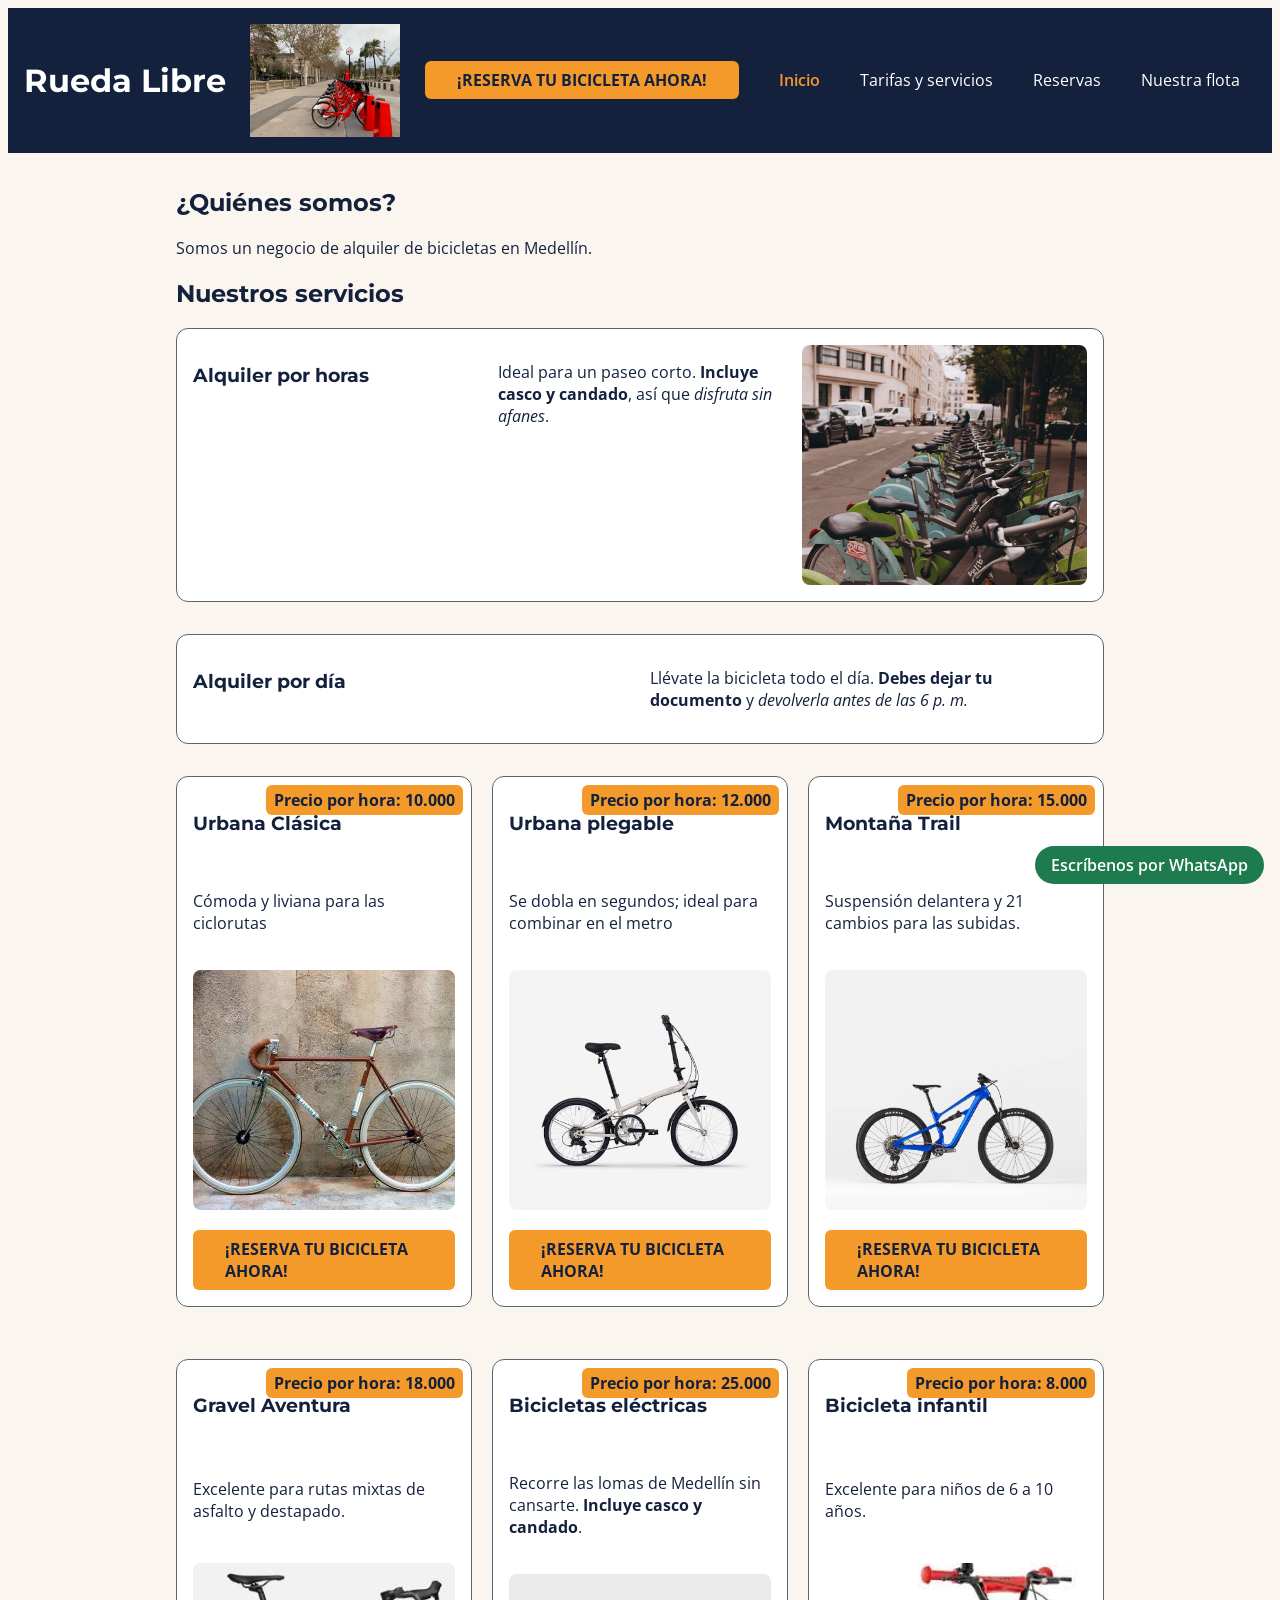
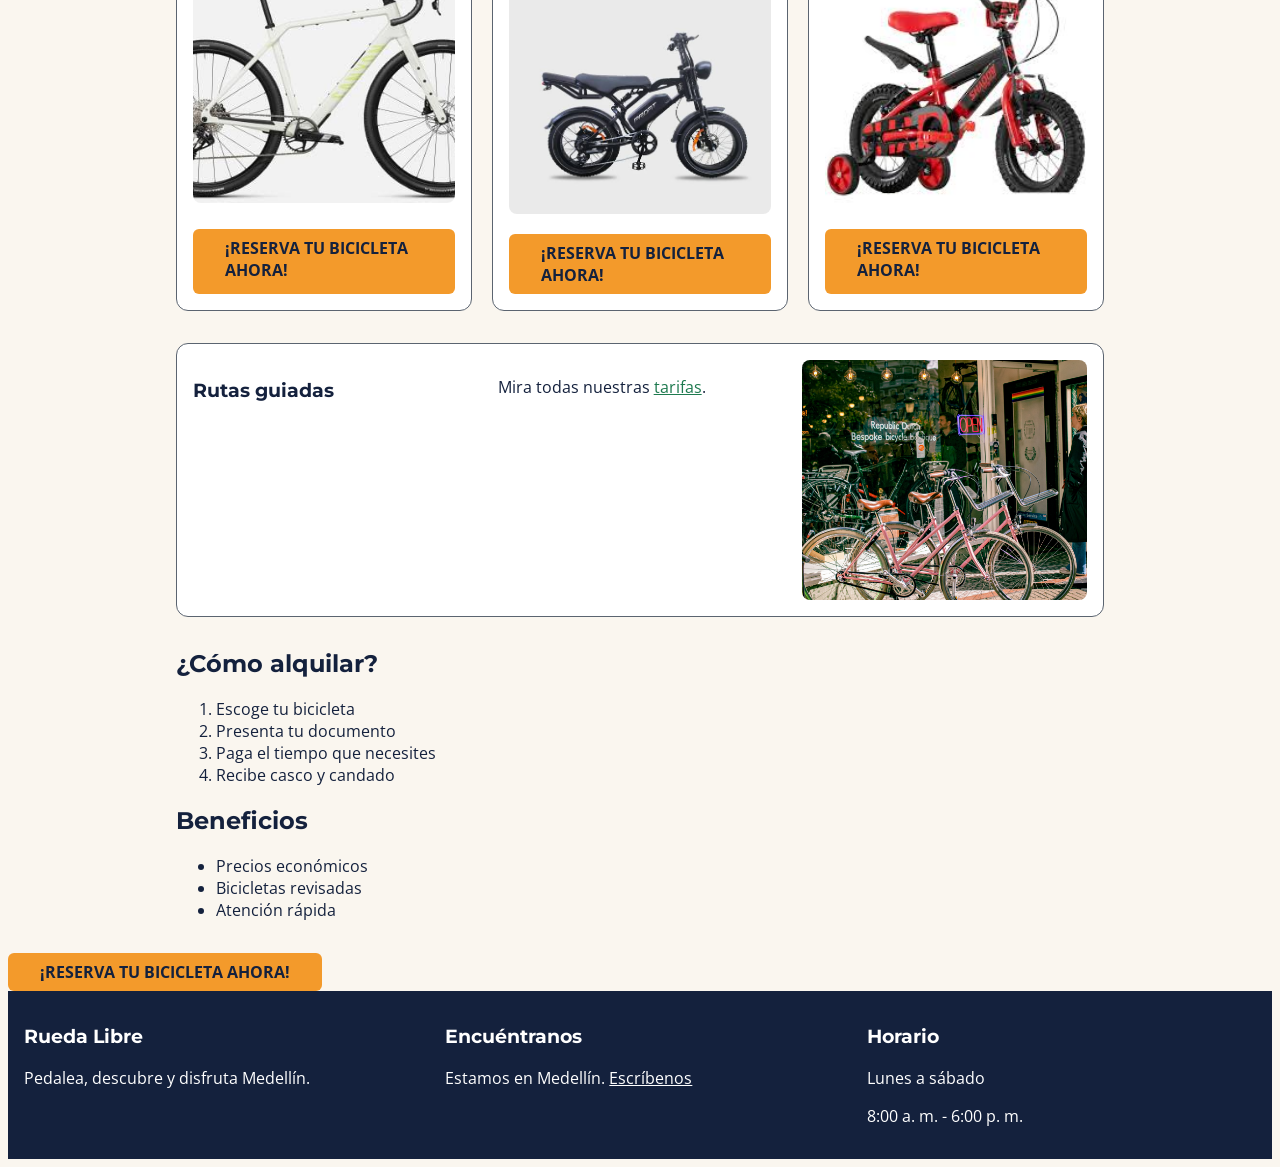
==== index.html @ b87b088e "terminar punto 2" ====
<!DOCTYPE html>
<html lang="es">
<head>
  <meta charset="UTF-8">
  <meta name="viewport" content="width=device-width, initial-scale=1.0">
  <meta name="description" content="Rueda Libre ofrece alquiler de bicicletas en Medellín para recorrer la ciudad de forma fácil y económica.">
  <title>Rueda Libre | Alquiler de bicicletas en Medellín</title>
  <link rel="preconnect" href="https://fonts.googleapis.com">
<link rel="preconnect" href="https://fonts.gstatic.com" crossorigin>
<link href="https://fonts.googleapis.com/css2?family=Montserrat:ital,wght@0,100..900;1,100..900&family=Open+Sans:ital,wght@0,300..800;1,300..800&display=swap" rel="stylesheet">
  <link rel="stylesheet" href="css/styles.css">
</head>
  <a href="https://wa.me/573000000000" class="whatsapp-flotante" target="_blank" rel="noopener noreferrer">Escríbenos por WhatsApp</a>
<body>
<header>
  <h1>Rueda Libre</h1>

  <img src="img/portada.png.jpg" alt="Logo de Rueda Libre">

  <a href="paginas/reservas.html" class="boton-reservar">
    <strong>¡RESERVA TU BICICLETA AHORA!</strong>
  </a>

  <nav>
    <ul id="menu">
      <li><a href="index.html" class="activo">Inicio</a></li>
      <li><a href="paginas/tarifas.html">Tarifas y servicios</a></li>
      <li><a href="paginas/reservas.html">Reservas</a></li>
      <li><a href="#flota">Nuestra flota</a></li>
    </ul>
  </nav>
</header>
<main>
  <section>

  <h2>¿Quiénes somos?</h2>
  <p>Somos un negocio de alquiler de bicicletas en Medellín. </p>
  </section>
  <section>
    <h2>Nuestros servicios</h2>

  <article class="tarjeta">
    <h3>Alquiler por horas</h3>
    <p>Ideal para un paseo corto. <strong>Incluye casco y candado</strong>, así que <em>disfruta sin afanes</em>.</p>
    <img src="img/bicicleta.png.jpg" alt="fila de bicicletas en la calle de la ciudad">
  </article>
</section>
  <article class="tarjeta">
    <h3>Alquiler por día</h3>
    <p>Llévate la bicicleta todo el día. <strong>Debes dejar tu documento</strong> y <em>devolverla antes de las 6 p. m.</em></p>
  </article>
<section id="flota" class="cuadricula">

  <article class="tarjeta">
    <span class="etiqueta-nuevo">Precio por hora: 10.000</span>
    <h3>Urbana Clásica</h3>
    <p>Cómoda y liviana para las ciclorutas</p>
    <img src="img/urbanaclasica.png" alt="Bicicleta urbana clasica excelente para ciclorutas">
    <a href="paginas/reservas.html" class="boton-reservar">
    <strong>¡RESERVA TU BICICLETA AHORA!</strong></a>
  </article>

    <article class="tarjeta">
         <span class="etiqueta-nuevo">Precio por hora: 12.000</span>
    <h3>Urbana plegable</h3>
    <p>Se dobla en segundos; ideal para combinar en el metro</p>
    <img src="img/plegable.png" alt="Bicicleta urbana plegable excelente para el metro">
    <a href="paginas/reservas.html" class="boton-reservar">
    <strong>¡RESERVA TU BICICLETA AHORA!</strong></a>
    </article>

  
    <article class="tarjeta">
      <span class="etiqueta-nuevo">Precio por hora: 15.000</span>
    <h3>Montaña Trail</h3>
    <p>Suspensión delantera y 21 cambios para las subidas.</p>
    <img src="img/montaña.png" alt="Bicicleta para montaña ideal para salir a la naturaleza">
    <a href="paginas/reservas.html" class="boton-reservar">
    <strong>¡RESERVA TU BICICLETA AHORA!</strong></a>
  </article>
  
  <article class="tarjeta">
      <span class="etiqueta-nuevo">Precio por hora: 18.000</span>
    <h3>Gravel Aventura</h3>
    <p>Excelente para rutas mixtas de asfalto y destapado.</p>
    <img src="img/gravel.png" alt="Bicicleta ideal para rutas mixtas de asfalto y destapada">
    <a href="paginas/reservas.html" class="boton-reservar">
    <strong>¡RESERVA TU BICICLETA AHORA!</strong></a>
  </article>
    

      <article class="tarjeta">
    <span class="etiqueta-nuevo">Precio por hora: 25.000</span>
    <h3>Bicicletas eléctricas</h3>
    <p>Recorre las lomas de Medellín sin cansarte. <strong>Incluye casco y candado</strong>.</p>
        <img src="img/electrica.png" alt="Bicicleta ideal para cualquier situacion ademas es electrica">
    <a href="paginas/reservas.html" class="boton-reservar">
    <strong>¡RESERVA TU BICICLETA AHORA!</strong></a>
  </article>

  <article class="tarjeta">
      <span class="etiqueta-nuevo">Precio por hora: 8.000</span>
    <h3>Bicicleta infantil</h3>
    <p>Excelente para niños de 6 a 10 años.</p>
    <img src="img/infantil.png" alt="Bicicleta apta para niños de 6 a 10 años">
    <a href="paginas/reservas.html" class="boton-reservar">
    <strong>¡RESERVA TU BICICLETA AHORA!</strong></a>
  </article>

</section>
  <article class="tarjeta">
    <h3>Rutas guiadas</h3>
    <p>Mira todas nuestras <a href="paginas/tarifas.html">tarifas</a>.</p>
    <img src="img/ruta.png.jpg" alt="lindas bicicletas rosas afuera de un local">
  </article>
<article>
  <h2>¿Cómo alquilar?</h2>
  <ol>
    <li>Escoge tu bicicleta</li>
    <li>Presenta tu documento</li>
    <li>Paga el tiempo que necesites</li>
    <li>Recibe casco y candado</li>
  </ol>
</article>
<article>
  <h2>Beneficios</h2>
  <ul>
    <li>Precios económicos</li>
    <li>Bicicletas revisadas</li>
    <li>Atención rápida</li>
  </ul>
</article>
</main>
<a href="paginas/reservas.html" class="boton-reservar"><strong>¡RESERVA TU BICICLETA AHORA!</strong></a>
<footer>
  <section>
    <h3>Rueda Libre</h3>
    <p>Pedalea, descubre y disfruta Medellín.</p>
  </section>

  <section>
    <h3 id="encuentranos">Encuéntranos</h3>
    <p>
      Estamos en Medellín.
      <a href="mailto:hola@ruedalibre.example">Escríbenos</a>
    </p>
  </section>

  <section>
    <h3>Horario</h3>
    <p>Lunes a sábado</p>
    <p>8:00 a. m. - 6:00 p. m.</p>
  </section>
</footer>
</body>
</html>
---- css/styles.css ----
/* ===== Todos los elementos incluyen relleno y borde en su ancho ===== */
*,
*::before,
*::after {
  box-sizing: border-box;
}
/* ===== Variables globales ===== */
:root {
  /* Colores de marca */
  --color-verde-ruta: #1E7A4F;
  --color-naranja-pedal: #F39A2B;
  --color-azul-noche: #14213D;
  --color-crema: #FAF6EF;
  --color-gris-asfalto: #5B6470;
  --color-blanco: #FFFFFF;

  /* Tipografías (con fuente de respaldo) */
  --fuente-titulos: "Montserrat", sans-serif;
  --fuente-textos: "Open Sans", sans-serif;

  /* Escala de espaciado */
  --espacio-pequeno: 0.5rem;
  --espacio-mediano: 1rem;
  --espacio-grande: 2rem;
}

/* ===== Herencia desde el body ===== */
body {
  font-family: var(--fuente-textos);
  font-weight: 400;
  color: var(--color-azul-noche);
  background-color: var(--color-crema);
}

/* ===== Títulos (selector agrupado) ===== */
h1, h2, h3, h4, h5, h6 {
  font-family: var(--fuente-titulos);
  font-weight: 700;
}
/* ===== Encabezado ===== */
header {
  display: flex;
  flex-wrap: wrap;
  justify-content: space-between;
  align-items: center;
  gap: var(--espacio-mediano);
  padding: var(--espacio-mediano);
  background-color: var(--color-azul-noche);
}

header h1 {
  color: var(--color-blanco);
  margin: 0;
}

header > .boton-reservar {
  margin: 0;
}
/* ===== Logo del encabezado ===== */
header > img {
  display: block;
  width: 150px;
  max-width: 100%;
  height: auto;
  margin: 0;
  border-radius: 0;
}

/* ===== Nombre del negocio ===== */
header > h1 {
  color: var(--color-blanco);
  margin: 0;
}
/* ===== Formulario: heredar la fuente ===== */
input, select, button, textarea {
  font-family: inherit;
}

/* ===== pie de página ===== */
 footer {
  background-color: var(--color-azul-noche);
  color: var(--color-blanco);
  padding: var(--espacio-mediano);
}

/* ===== Texto secundario ===== */
.texto-secundario {
  color: var(--color-gris-asfalto);
}

/* ===== Enlaces ===== */
a {
  color: var(--color-verde-ruta);
  text-decoration: underline;
}

/* Enlaces dentro del encabezado y pie (fondo oscuro) */
header a, footer a {
  color: var(--color-blanco);
}

/* ===== Botones ===== */
button {
  background-color: var(--color-verde-ruta);
  color: var(--color-blanco);
  border: none;
  padding: var(--espacio-pequeno) var(--espacio-mediano);
  cursor: pointer;
}

/* Botón secundario / destacados: naranja solo de fondo */
.boton-secundario {
  background-color: var(--color-naranja-pedal);
  color: var(--color-azul-noche);
}

/* ===== Foco visible para navegar con teclado ===== */
a:focus-visible, button:focus-visible, input:focus-visible, select:focus-visible, textarea:focus-visible {
  outline: 3px solid var(--color-azul-noche);
  outline-offset: 2px;
}
/* ===== Menú de navegación ===== */
#menu {
  list-style: none;
  padding: 0;
  margin: 0;
  display: flex;
  flex-wrap: wrap;
  align-items: center;
  gap: var(--espacio-pequeno);
}
#menu a {
  display: block;
  padding: var(--espacio-pequeno) var(--espacio-mediano);
  color: var(--color-blanco);
  text-decoration: none;
}

#menu a.activo {
  color: var(--color-naranja-pedal);
  font-weight: 600;
}

#menu a:hover,
#menu a:focus {
  background-color: var(--color-naranja-pedal);
  color: var(--color-azul-noche);
}


#menu a:focus-visible {
  outline-color: var(--color-blanco);
}

/* ===== Posición del botón de reserva ===== */
header > .boton-reservar {
  margin: var(--espacio-mediano) auto;
}

/* ===== Botón de llamada a la acción ===== */
.boton-reservar {
  display: inline-block;
  background-color: var(--color-naranja-pedal);
  color: var(--color-azul-noche);
  padding: var(--espacio-pequeno) var(--espacio-grande);
  border-radius: 6px;
  text-decoration: none;
}

.boton-reservar:hover {
  background-color: var(--color-verde-ruta);
  color: var(--color-blanco);
}

.boton-reservar:focus-visible {
  outline: 3px solid var(--color-blanco);
  outline-offset: 3px;
}
/* ===== Contenido principal centrado y con ancho máximo ===== */
main {
  max-width: 60rem;
  margin: 0 auto;
  padding: var(--espacio-mediano);
}


/* ===== Posición del botón de reserva ===== */
header > .boton-reservar {
  margin: 0;
}


/* ===== Tarjetas de servicios ===== */
.tarjeta {
  position: relative;
  background-color: var(--color-blanco);
  padding: var(--espacio-mediano);
  border: 1px solid var(--color-gris-asfalto);
  border-radius: 0.75rem;
  margin-bottom: var(--espacio-grande);
  display: grid;
  grid-template-columns: repeat(auto-fit, minmax(250px, 1fr));
  gap: 20px;
}
.tarjetas article {
  display: flex;
  flex-direction: column;
  height: 100%;
}
.tarjetas article a {
  margin-top: auto;
}
.tarjeta img {
  width: 100%;
  height: 15rem;
  object-fit: cover;
  display: flex;
  border-radius: 0.5rem;
}
/* ===== Tablas ===== */
table {
  width: 100%;
  border-collapse: collapse;
  margin-bottom: var(--espacio-grande);
  background-color: var(--color-blanco);
}

th,
td {
  padding: var(--espacio-mediano);
  border: 1px solid var(--color-gris-asfalto);
  text-align: left;
}

th {
  background-color: var(--color-verde-ruta);
  color: var(--color-blanco);
}
/* ===== Formulario ===== */
form {
  max-width: 40rem;
}

label {
  display: block;
  margin-top: var(--espacio-mediano);
  margin-bottom: var(--espacio-pequeno);
  font-weight: 600;
}

input:not([type="checkbox"]):not([type="radio"]),
select,
textarea {
  display: block;
  width: 100%;
  padding: var(--espacio-pequeno) var(--espacio-mediano);
  border: 1px solid var(--color-gris-asfalto);
  border-radius: 0.375rem;
}

form button {
  margin-top: var(--espacio-grande);
  padding: var(--espacio-mediano) var(--espacio-grande);
  border-radius: 0.375rem;
  font-size: 1rem;
}
/* ===== Menú en fila ===== */
#menu {
  list-style: none;
  padding: 0;
  margin: 0;
  display: flex;
  align-items: center;
  gap: var(--espacio-pequeno);
}

#menu li {
  display: block;
}

#menu a {
  display: block;
  padding: var(--espacio-pequeno) var(--espacio-mediano);
}
/* ===== Etiqueta "Nuevo" ===== */
.etiqueta-nuevo {
  position: absolute;
  top: var(--espacio-pequeno);
  right: var(--espacio-pequeno);
  background-color: var(--color-naranja-pedal);
  color: var(--color-azul-noche);
  padding: 0.25rem var(--espacio-pequeno);
  border-radius: 0.375rem;
  font-weight: 700;
}
/* ===== Enlace flotante de WhatsApp ===== */
.whatsapp-flotante {
  position: fixed;
  right: var(--espacio-mediano);
  bottom: var(--espacio-mediano);
  z-index: 100;
  background-color: var(--color-verde-ruta);
  color: var(--color-blanco);
  padding: var(--espacio-pequeno) var(--espacio-mediano);
  border-radius: 2rem;
  text-decoration: none;
  font-weight: 600;
}

.whatsapp-flotante:hover {
  background-color: var(--color-azul-noche);
}
/* ===== Espacio para que WhatsApp no tape el final ===== */
footer {
  padding-bottom: 5rem;
}
/* ===== Pie de página ===== */
footer {
  display: flex;
  justify-content: space-between;
  align-items: flex-start;
  gap: var(--espacio-grande);
  padding: var(--espacio-mediano);
}

footer section {
  flex: 1;
}

.cuadricula {
  display: grid;
  grid-template-columns: 1fr 1fr 1fr;
  gap: 20px;
}
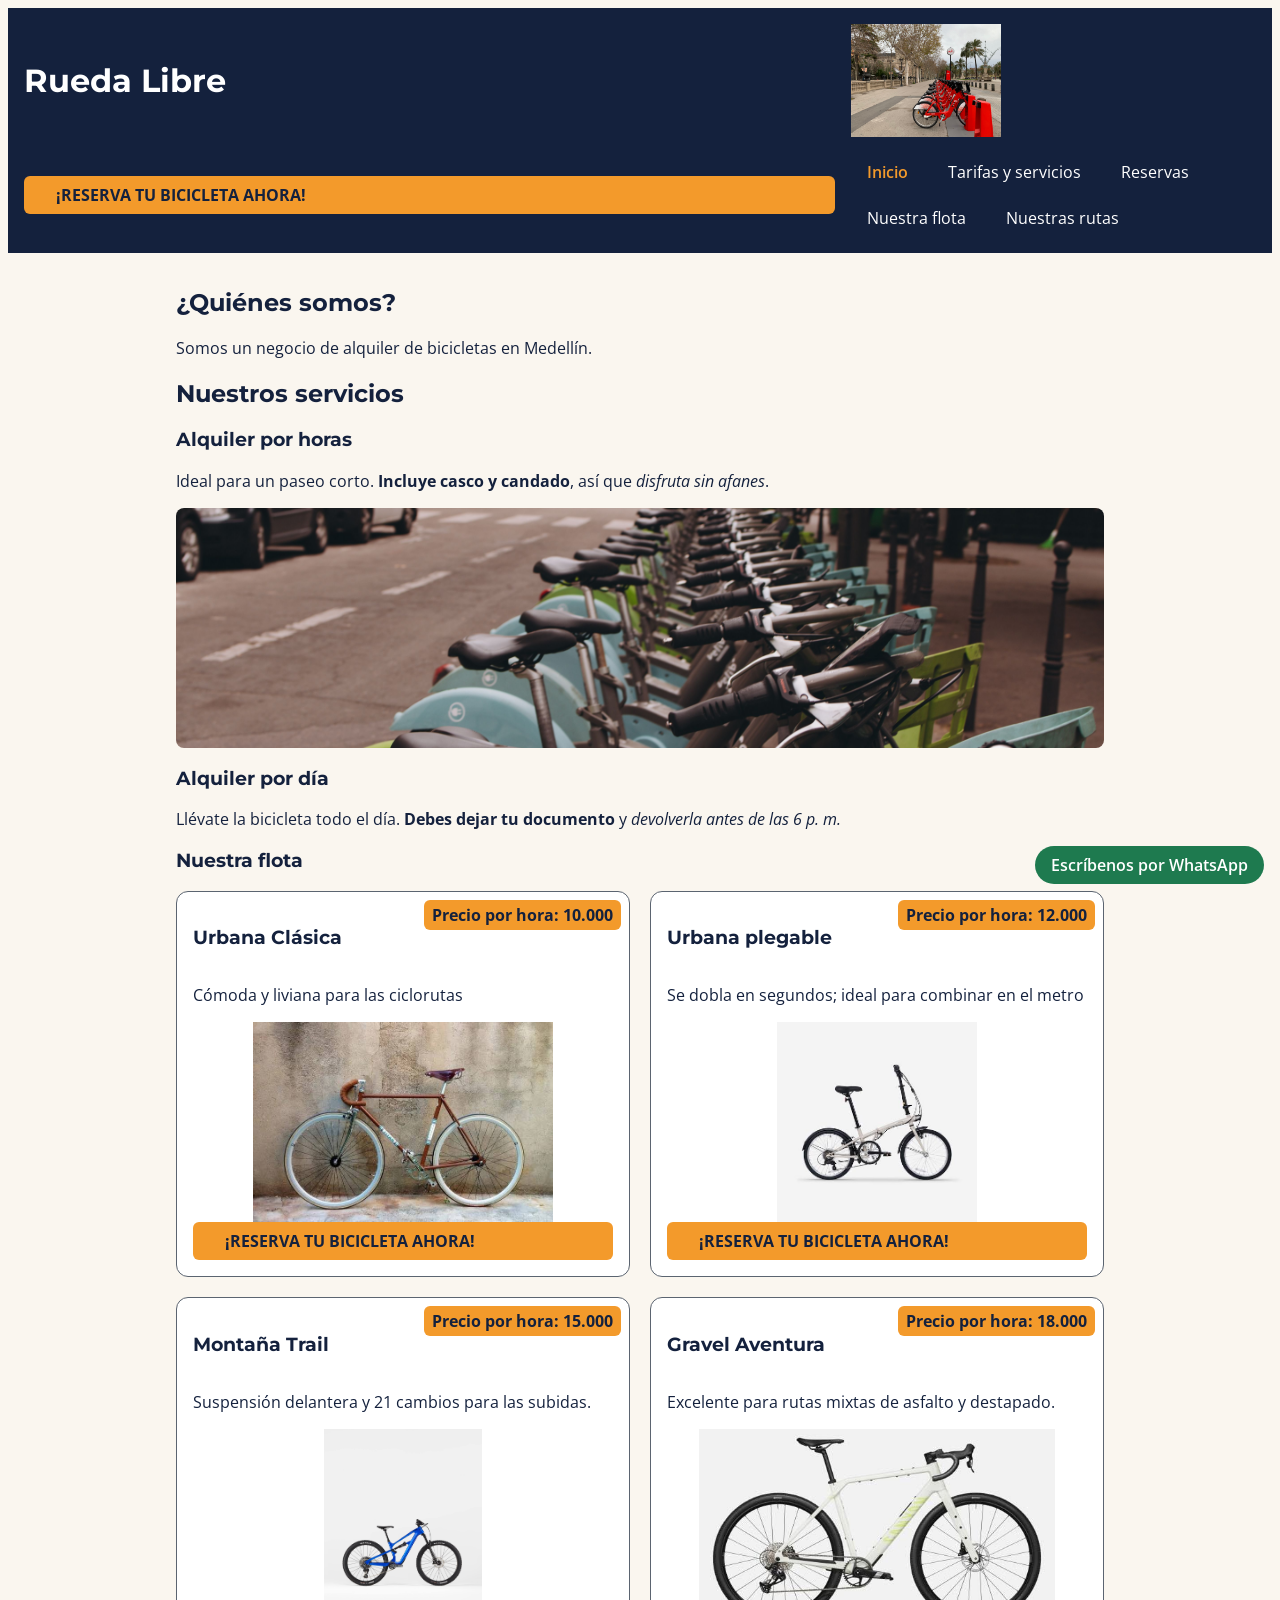
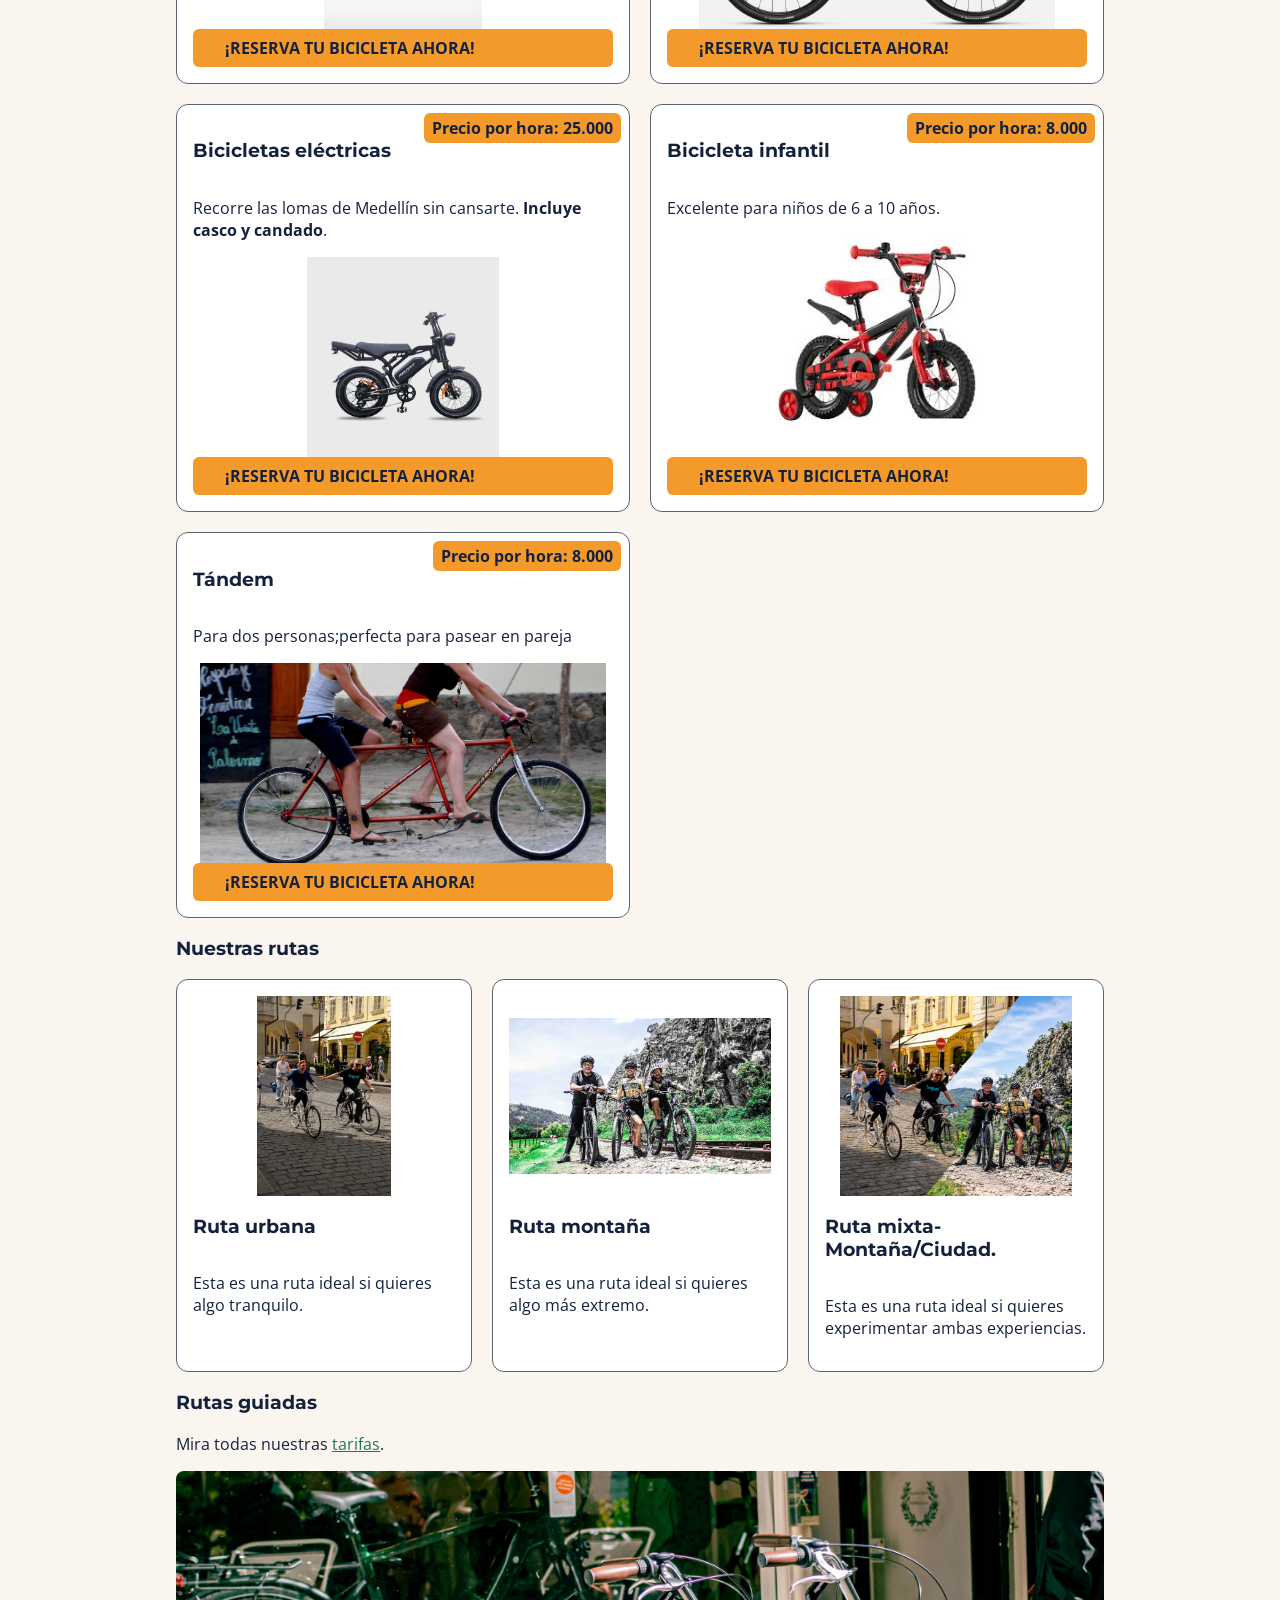
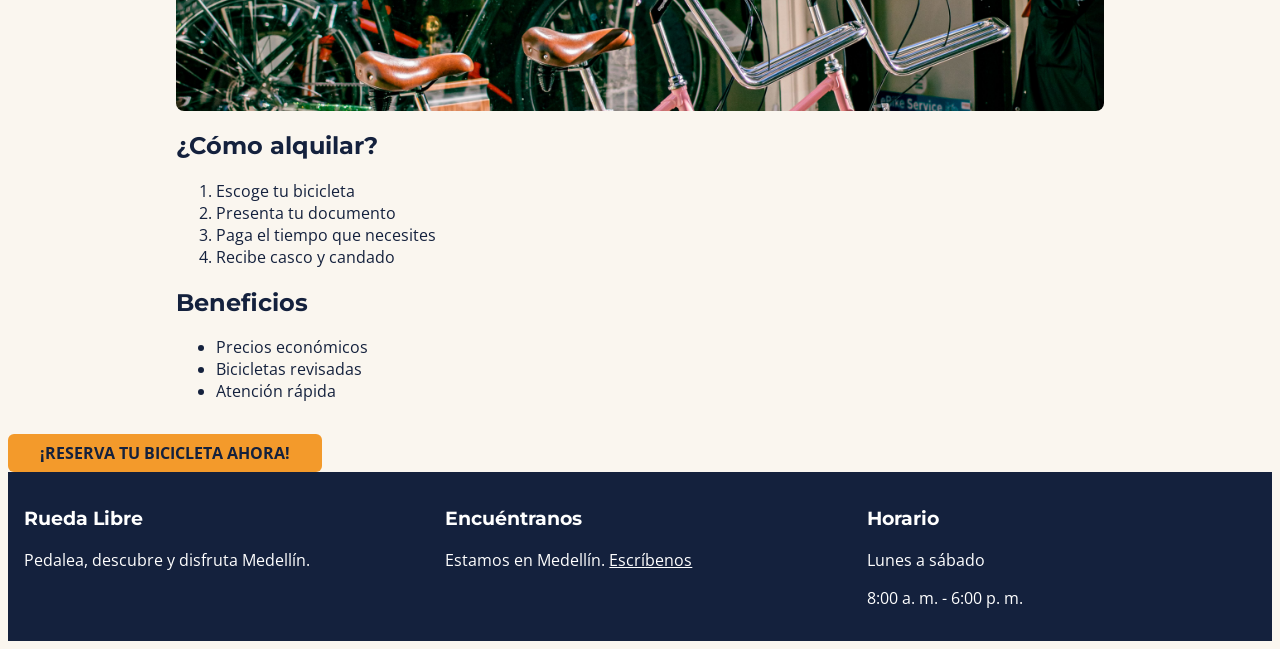
==== commit 326a2cf0: "feat:visualizacion en dispositivos mobiles" ====
--- a/index.html
+++ b/index.html
@@ -27,6 +27,7 @@
       <li><a href="paginas/tarifas.html">Tarifas y servicios</a></li>
       <li><a href="paginas/reservas.html">Reservas</a></li>
       <li><a href="#flota">Nuestra flota</a></li>
+      <li><a href="#rutas">Nuestras rutas</a></li>
     </ul>
   </nav>
 </header>
@@ -49,6 +50,7 @@
     <h3>Alquiler por día</h3>
     <p>Llévate la bicicleta todo el día. <strong>Debes dejar tu documento</strong> y <em>devolverla antes de las 6 p. m.</em></p>
   </article>
+  <h3>Nuestra flota</h3>
 <section id="flota" class="cuadricula">
 
   <article class="tarjeta">
@@ -106,6 +108,36 @@
     <a href="paginas/reservas.html" class="boton-reservar">
     <strong>¡RESERVA TU BICICLETA AHORA!</strong></a>
   </article>
+  <article class="tarjeta">
+      <span class="etiqueta-nuevo">Precio por hora: 8.000</span>
+    <h3>Tándem</h3>
+    <p>Para dos personas;perfecta para pasear en pareja</p>
+    <img src="img/doble.png" alt="Bicicleta doble excelente para dar un paseo con un amigo">
+    <a href="paginas/reservas.html" class="boton-reservar">
+    <strong>¡RESERVA TU BICICLETA AHORA!</strong></a>
+  </article>
+</section>
+
+<h3>Nuestras rutas</h3>
+<section id="rutas" class="cuadricula">
+  
+<article class="tarjeta">
+  <img src="img/ruta1.png" alt="ruta de bicicleta de un nivel facil que incluye solo la ciudad">
+  <h3>Ruta urbana</h3>
+  <p>Esta es una ruta ideal si quieres algo tranquilo.</p>
+</article>
+
+  <article class="tarjeta">
+  <img src="img/ruta2.png" alt="ruta de bicicleta de un nivel dificil que incluye solo la montaña">
+  <h3>Ruta montaña</h3>
+  <p>Esta es una ruta ideal si quieres algo más extremo.</p>
+</article>
+
+  <article class="tarjeta">
+  <img src="img/ruta3.png" alt="ruta de bicicleta de un nivel intermedio que incluye la montaña y la ciudad">
+  <h3>Ruta mixta-Montaña/Ciudad.</h3>
+  <p>Esta es una ruta ideal si quieres experimentar ambas experiencias.</p>
+</article>
 
 </section>
   <article class="tarjeta">
--- a/css/styles.css
+++ b/css/styles.css
@@ -39,7 +39,8 @@
 }
 /* ===== Encabezado ===== */
 header {
-  display: flex;
+  display: grid;
+  grid-template-columns: 2fr 1fr;
   flex-wrap: wrap;
   justify-content: space-between;
   align-items: center;
@@ -191,23 +192,91 @@
 
 
 /* ===== Tarjetas de servicios ===== */
-.tarjeta {
+
+/* Contenedor de todas las bicicletas */
+#flota.cuadricula {
+  display: grid;
+  grid-template-columns: 1fr;
+  gap: 20px;
+  align-items: stretch;
+}
+/* reglas para la tablet*/
+@media (min-width:768px){
+  #flota.cuadricula{
+  display: grid;
+  grid-template-columns: 1fr 1fr;
+  gap: 20px;
+  }
+}
+@media (min-width:768px) {
+  #rutas.cuadricula{
+    display: grid;
+    grid-template-columns: 1fr 1fr;
+    gap: 20px;
+  }
+}
+/* Cada tarjeta de bicicleta */
+#flota .tarjeta {
   position: relative;
+  box-sizing: border-box;
   background-color: var(--color-blanco);
   padding: var(--espacio-mediano);
   border: 1px solid var(--color-gris-asfalto);
   border-radius: 0.75rem;
-  margin-bottom: var(--espacio-grande);
-  display: grid;
-  grid-template-columns: repeat(auto-fit, minmax(250px, 1fr));
-  gap: 20px;
-}
-.tarjetas article {
+  margin-bottom: 0;
+
   display: flex;
   flex-direction: column;
   height: 100%;
-}
-.tarjetas article a {
+  min-width: 0;
+}
+
+/* Imagen de cada bicicleta */
+#flota .tarjeta img {
+  display: block;
+  width: 100%;
+  height: 200px;
+  object-fit: contain;
+}
+
+/* Botón al fondo de la tarjeta */
+#flota .tarjeta a {
+  margin-top: auto;
+}
+/*contenedor rutas*/
+#rutas.cuadricula {
+  display: grid;
+  grid-template-columns: 1fr;
+  gap: 20px;
+  align-items: stretch;
+}
+
+/* Cada tarjeta de bicicleta */
+#rutas .tarjeta {
+  position: relative;
+  box-sizing: border-box;
+  background-color: var(--color-blanco);
+  padding: var(--espacio-mediano);
+  border: 1px solid var(--color-gris-asfalto);
+  border-radius: 0.75rem;
+  margin-bottom: 0;
+
+  display: flex;
+  flex-direction: column;
+  height: 100%;
+  min-width: 0;
+}
+
+/* Imagen de cada bicicleta */
+#rutas .tarjeta img {
+  display: block;
+  width: 100%;
+  height: 200px;
+  object-fit: contain;
+}
+
+/* Botón al fondo de la tarjeta */
+#rutas .tarjeta a {
   margin-top: auto;
 }
 .tarjeta img {
@@ -329,6 +398,76 @@
 
 .cuadricula {
   display: grid;
-  grid-template-columns: 1fr 1fr 1fr;
+  grid-template-columns: 1fr;
   gap: 20px;
+}
+#contenedor-todo {
+  display: grid;
+  grid-template-columns: minmax(0, 2fr) minmax(0, 1fr);
+  gap: 20px;
+  width: 100%;
+  box-sizing: border-box;
+}
+.juntar {
+display: flex;
+gap: 20px;
+}
+.nombrecel {
+display: flex;
+flex-direction: column;
+flex: 1;
+min-width: 0;
+}
+@media (min-width: 768px) {
+  #rutas.cuadricula {
+    grid-template-columns: 1fr 1fr;
+  }
+}
+
+@media (min-width: 1200px) {
+    #rutas.cuadricula {
+        grid-template-columns: repeat(3, 1fr);
+    }
+}
+/* Encabezado en móviles */
+@media (max-width: 767px) {
+    header {
+        display: flex;
+        flex-direction: column;
+        align-items: center;
+        text-align: center;
+    }
+
+    header h1 {
+        order: -1;
+    }
+
+    #menu {
+        justify-content: center;
+        flex-wrap: wrap;
+    }
+}
+/* Encabezado en tablet y escritorio */
+@media (min-width: 768px) {
+    header {
+        display: grid;
+        grid-template-columns: 2fr 1fr;
+    }
+}
+/*ninguna imagen supera su contenedor*/
+img {
+  max-width: 100%;
+}
+@media (max-width: 767px) {
+    table {
+        width: 100%;
+        table-layout: fixed;
+        border-collapse: collapse;
+    }
+
+    th, td {
+        padding: 5px;
+        font-size: 12px;
+        overflow-wrap: break-word;
+    }
 }
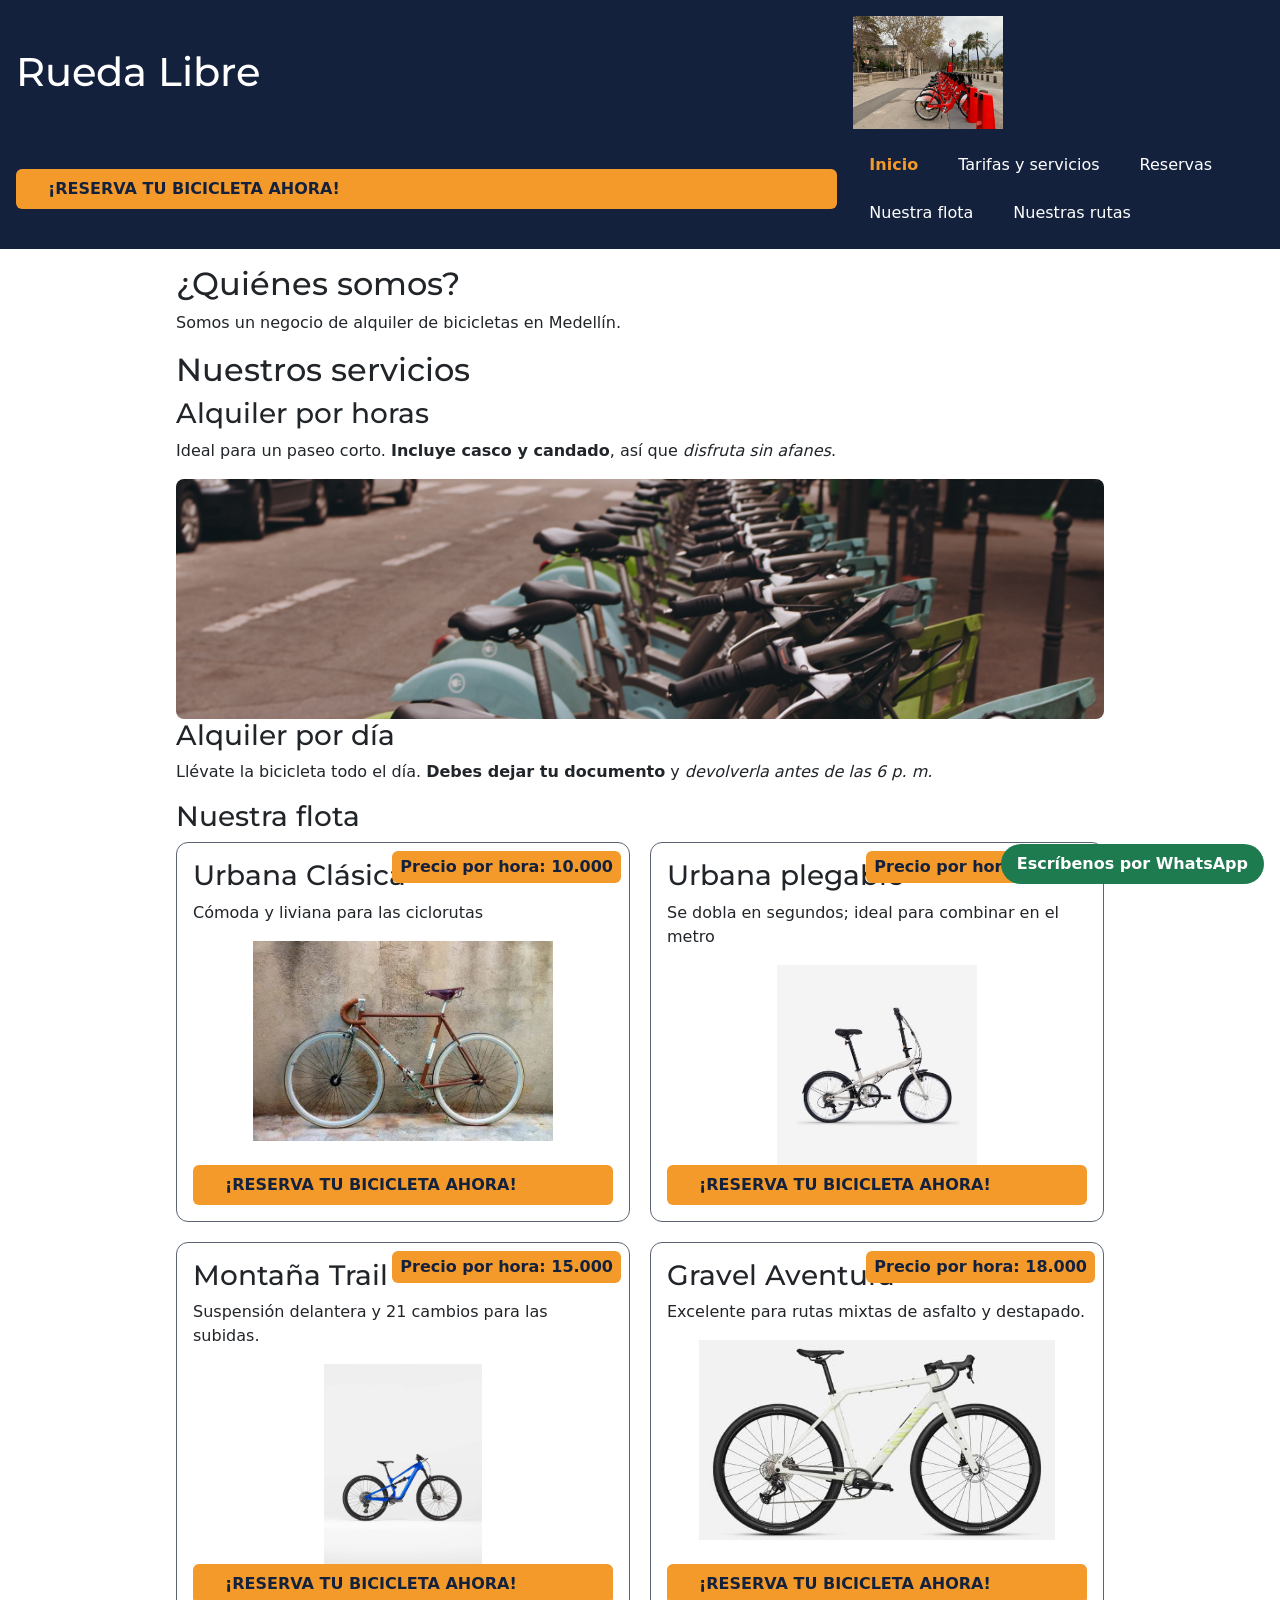
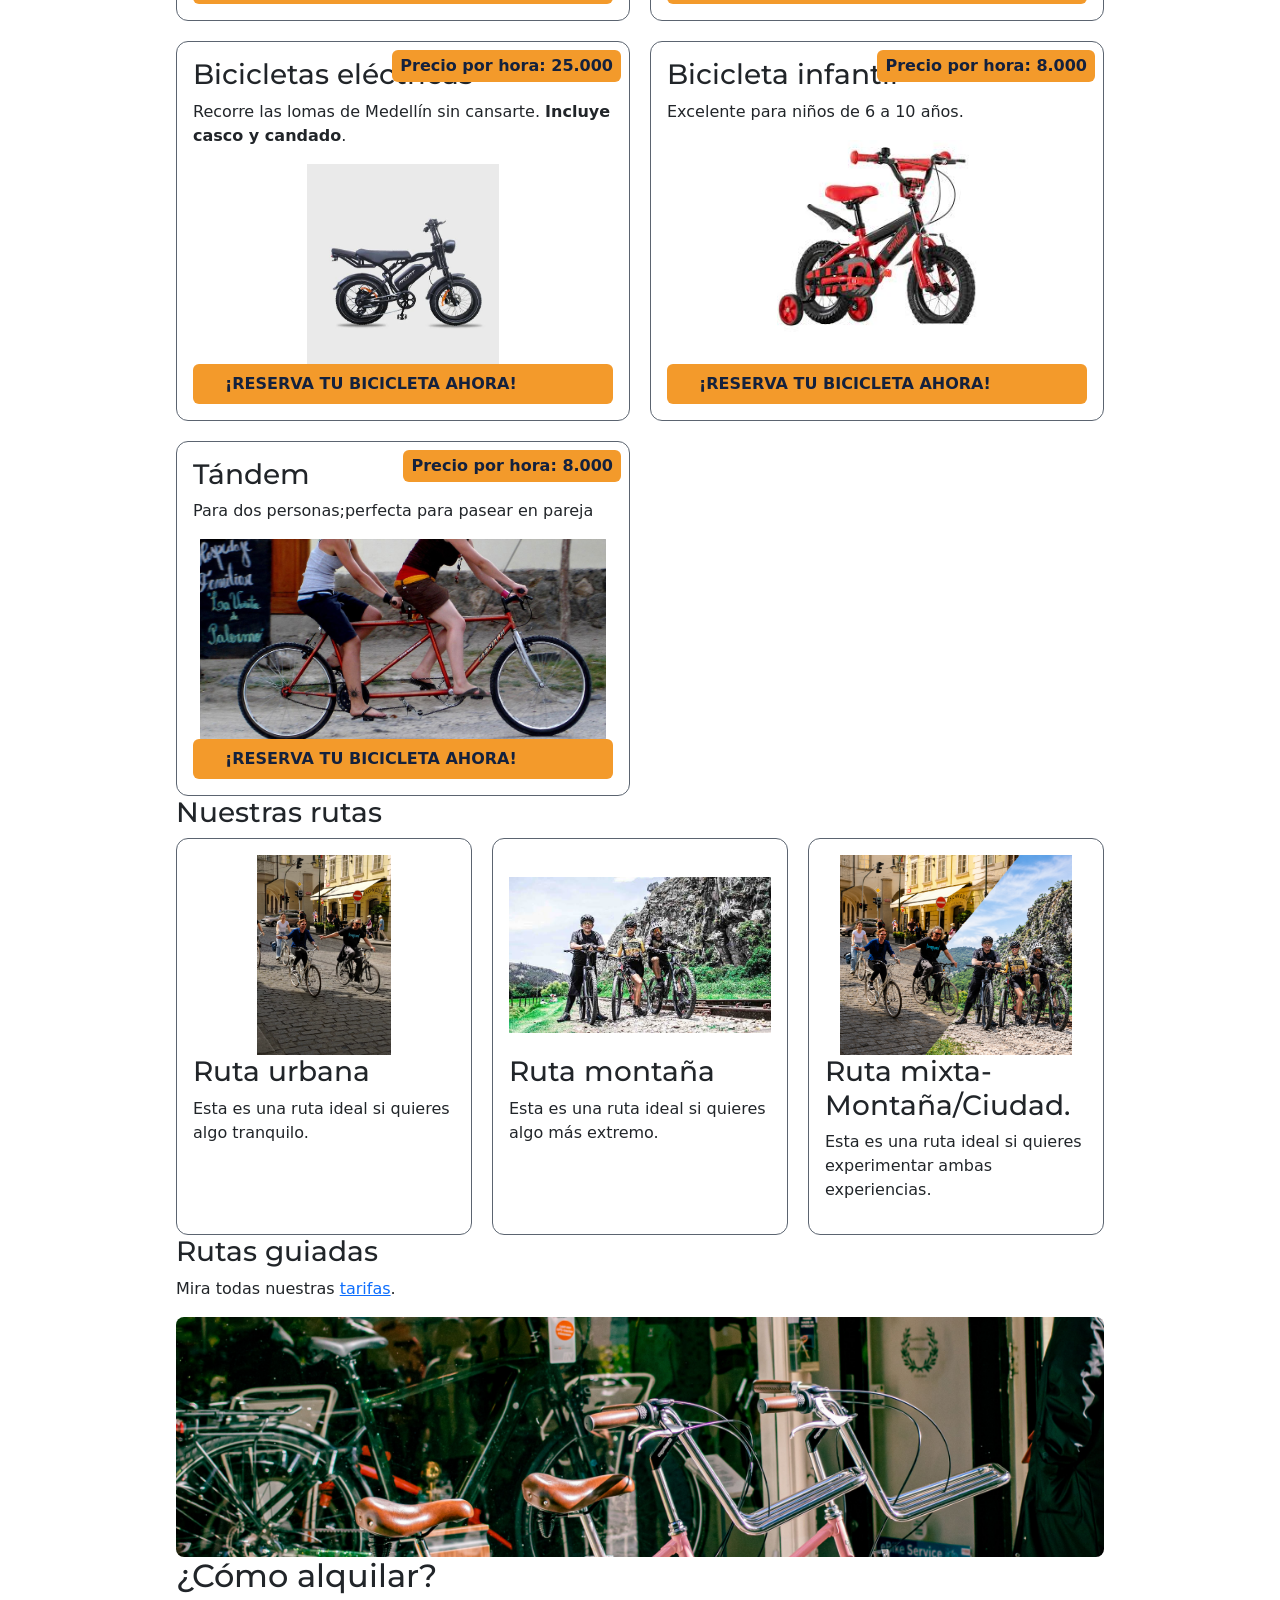
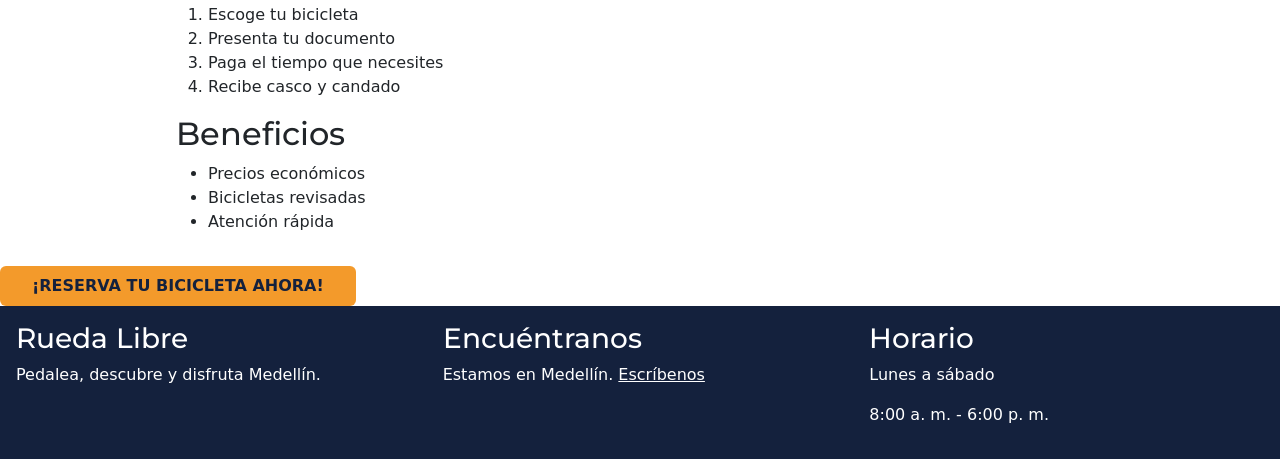
==== commit d1a4a32d: "feat: agrega funciones de boostrap" ====
--- a/index.html
+++ b/index.html
@@ -9,6 +9,9 @@
 <link rel="preconnect" href="https://fonts.gstatic.com" crossorigin>
 <link href="https://fonts.googleapis.com/css2?family=Montserrat:ital,wght@0,100..900;1,100..900&family=Open+Sans:ital,wght@0,300..800;1,300..800&display=swap" rel="stylesheet">
   <link rel="stylesheet" href="css/styles.css">
+  <link
+    href="https://cdn.jsdelivr.net/npm/bootstrap@5.3.8/dist/css/bootstrap.min.css"
+    rel="stylesheet">
 </head>
   <a href="https://wa.me/573000000000" class="whatsapp-flotante" target="_blank" rel="noopener noreferrer">Escríbenos por WhatsApp</a>
 <body>
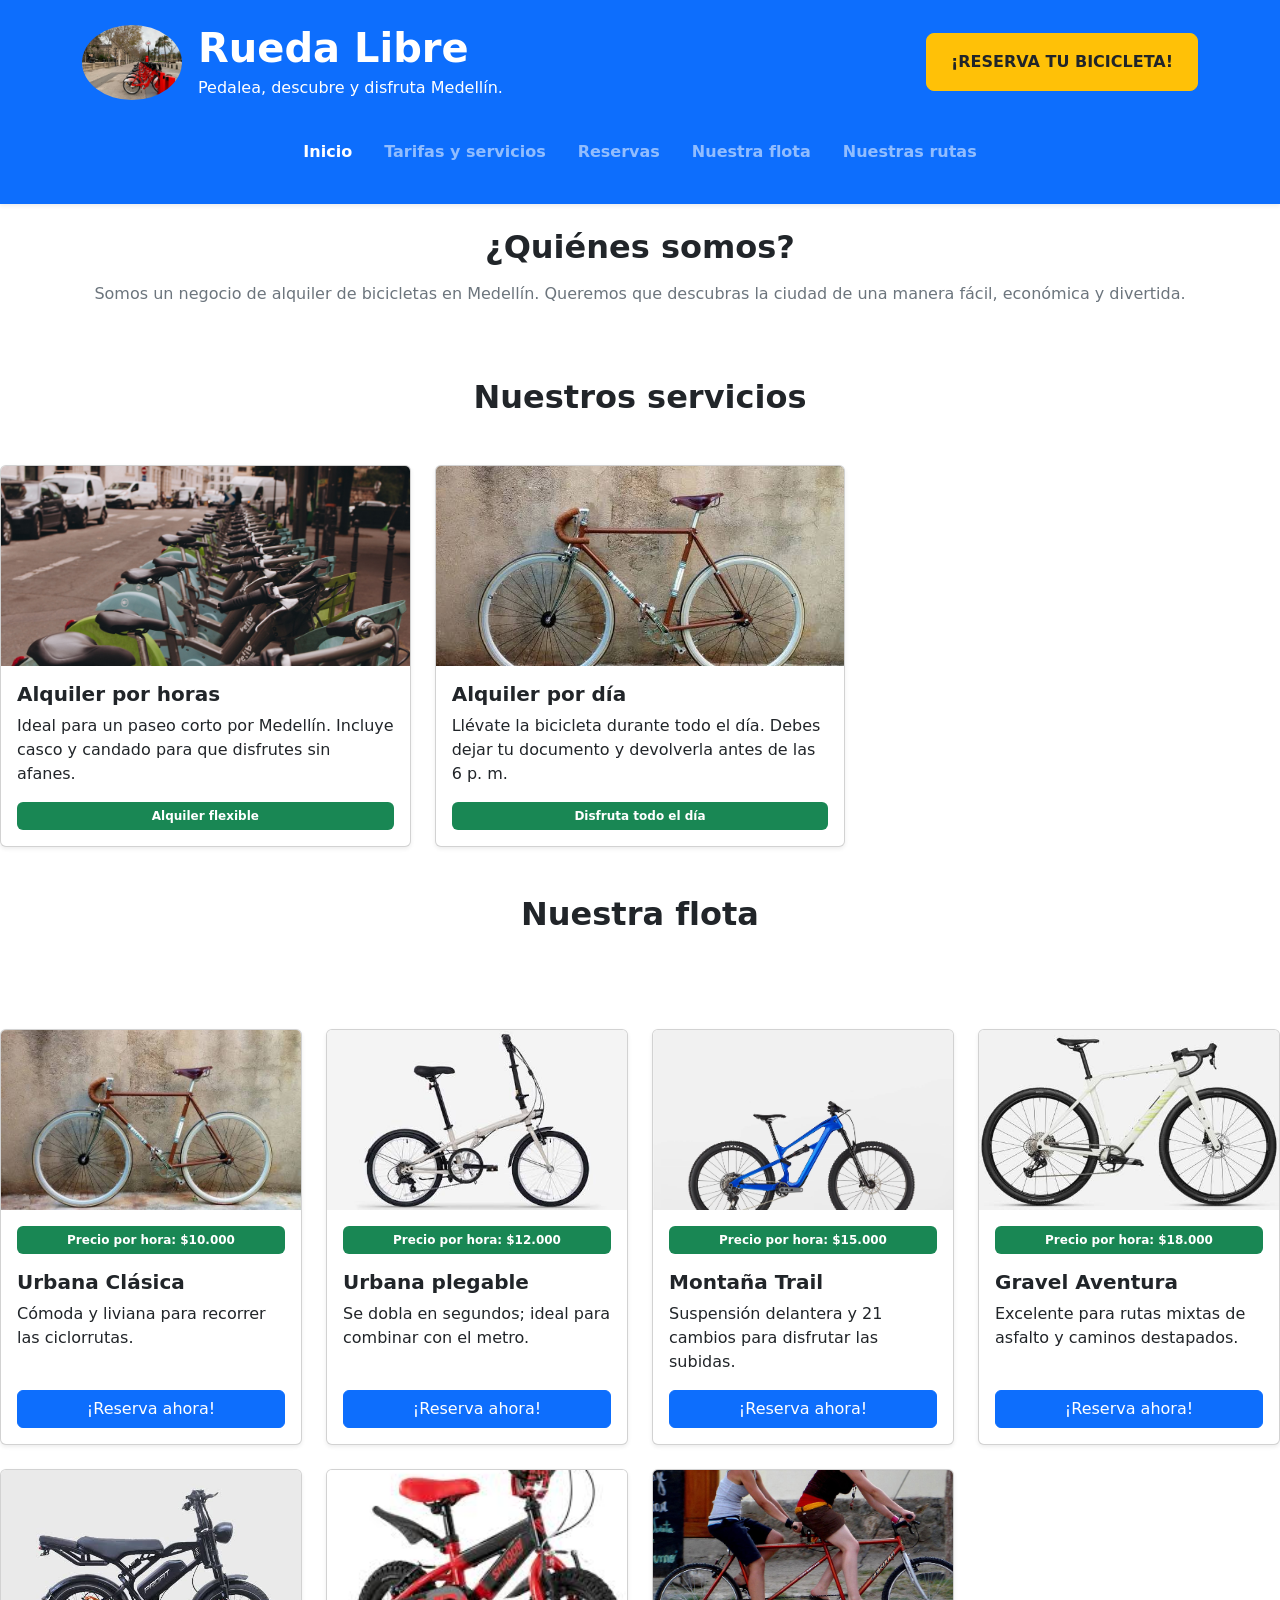
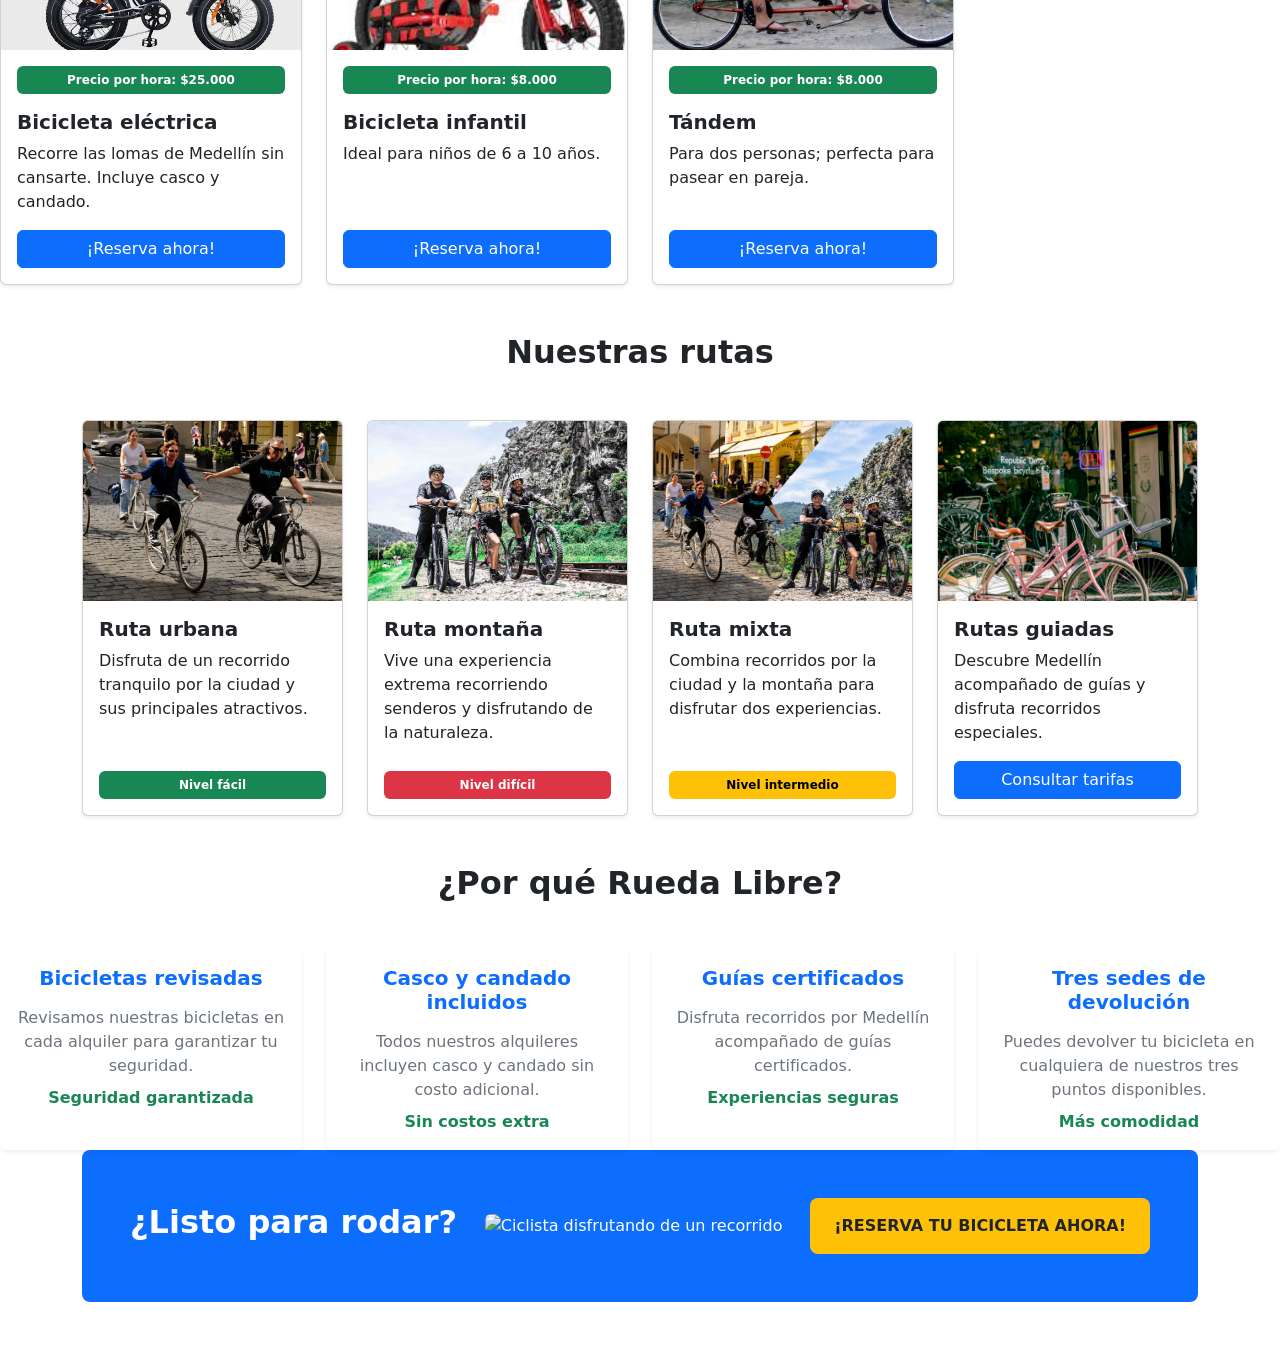
==== commit 04eabbfd: "feat:agrega boostrap al index" ====
--- a/index.html
+++ b/index.html
@@ -8,184 +8,610 @@
   <link rel="preconnect" href="https://fonts.googleapis.com">
 <link rel="preconnect" href="https://fonts.gstatic.com" crossorigin>
 <link href="https://fonts.googleapis.com/css2?family=Montserrat:ital,wght@0,100..900;1,100..900&family=Open+Sans:ital,wght@0,300..800;1,300..800&display=swap" rel="stylesheet">
-  <link rel="stylesheet" href="css/styles.css">
+ 
   <link
     href="https://cdn.jsdelivr.net/npm/bootstrap@5.3.8/dist/css/bootstrap.min.css"
     rel="stylesheet">
 </head>
-  <a href="https://wa.me/573000000000" class="whatsapp-flotante" target="_blank" rel="noopener noreferrer">Escríbenos por WhatsApp</a>
 <body>
-<header>
-  <h1>Rueda Libre</h1>
-
-  <img src="img/portada.png.jpg" alt="Logo de Rueda Libre">
-
-  <a href="paginas/reservas.html" class="boton-reservar">
-    <strong>¡RESERVA TU BICICLETA AHORA!</strong>
-  </a>
-
-  <nav>
-    <ul id="menu">
-      <li><a href="index.html" class="activo">Inicio</a></li>
-      <li><a href="paginas/tarifas.html">Tarifas y servicios</a></li>
-      <li><a href="paginas/reservas.html">Reservas</a></li>
-      <li><a href="#flota">Nuestra flota</a></li>
-      <li><a href="#rutas">Nuestras rutas</a></li>
-    </ul>
-  </nav>
+<header class="container-fluid bg-primary text-white py-4 shadow-sm">
+
+<div class="container">
+
+    <div class="d-flex flex-column flex-md-row
+                justify-content-between align-items-center gap-3">
+
+        <div class="d-flex flex-column flex-sm-row
+                    align-items-center gap-3 text-center text-sm-start">
+
+            <img src="img/portada.png.jpg"
+                 alt="Logo de Rueda Libre"
+                 class="img-fluid rounded-circle"
+                 width="100"
+                 height="100">
+
+            <div>
+                <h1 class="fw-bold mb-1">
+                    Rueda Libre
+                </h1>
+
+                <p class="mb-0">
+                    Pedalea, descubre y disfruta Medellín.
+                </p>
+            </div>
+
+        </div>
+
+        <a href="paginas/reservas.html"
+           class="btn btn-warning text-dark fw-bold
+                  px-4 py-3 rounded-3">
+
+            ¡RESERVA TU BICICLETA!
+
+        </a>
+
+    </div>
+
+    <nav class="navbar navbar-expand-md navbar-dark mt-4">
+
+        <button class="navbar-toggler mx-auto"
+                type="button"
+                data-bs-toggle="collapse"
+                data-bs-target="#menuPrincipal"
+                aria-controls="menuPrincipal"
+                aria-expanded="false"
+                aria-label="Abrir menú">
+
+            <span class="navbar-toggler-icon"></span>
+
+        </button>
+
+        <div class="collapse navbar-collapse justify-content-center"
+             id="menuPrincipal">
+
+            <ul class="navbar-nav gap-md-3 text-center">
+
+                <li class="nav-item">
+                    <a href="index.html"
+                       class="nav-link active fw-bold">
+                        Inicio
+                    </a>
+                </li>
+
+                <li class="nav-item">
+                    <a href="paginas/tarifas.html"
+                       class="nav-link fw-bold">
+                        Tarifas y servicios
+                    </a>
+                </li>
+
+                <li class="nav-item">
+                    <a href="paginas/reservas.html"
+                       class="nav-link fw-bold">
+                        Reservas
+                    </a>
+                </li>
+
+                <li class="nav-item">
+                    <a href="#flota"
+                       class="nav-link fw-bold">
+                        Nuestra flota
+                    </a>
+                </li>
+
+                <li class="nav-item">
+                    <a href="#rutas"
+                       class="nav-link fw-bold">
+                        Nuestras rutas
+                    </a>
+                </li>
+
+            </ul>
+
+        </div>
+
+    </nav>
+
+</div>
 </header>
 <main>
-  <section>
-
-  <h2>¿Quiénes somos?</h2>
-  <p>Somos un negocio de alquiler de bicicletas en Medellín. </p>
+  <section class="container py-4">
+
+ <div class="text-center mb-5">
+
+    <h2 class="fw-bold mb-3">
+        ¿Quiénes somos?
+    </h2>
+
+    <p class="text-secondary">
+        Somos un negocio de alquiler de bicicletas en Medellín.
+        Queremos que descubras la ciudad de una manera fácil,
+        económica y divertida.
+    </p>
+
+</div>
   </section>
-  <section>
-    <h2>Nuestros servicios</h2>
-
-  <article class="tarjeta">
-    <h3>Alquiler por horas</h3>
-    <p>Ideal para un paseo corto. <strong>Incluye casco y candado</strong>, así que <em>disfruta sin afanes</em>.</p>
-    <img src="img/bicicleta.png.jpg" alt="fila de bicicletas en la calle de la ciudad">
+
+<h2 class="text-center fw-bold mb-5">
+    Nuestros servicios
+</h2>
+
+<div class="row g-4">
+
+    <article class="col-12 col-sm-6 col-lg-4">
+
+        <div class="card h-100 shadow-sm">
+
+            <img src="img/bicicleta.png.jpg"
+                 class="card-img-top object-fit-cover"
+                 height="200"
+                 alt="Fila de bicicletas disponibles para alquilar">
+
+            <div class="card-body d-flex flex-column">
+
+                <h3 class="card-title h5 fw-bold">
+                    Alquiler por horas
+                </h3>
+
+                <p class="card-text flex-grow-1">
+                    Ideal para un paseo corto por Medellín.
+                    Incluye casco y candado para que disfrutes
+                    sin afanes.
+                </p>
+
+                <span class="badge text-bg-success w-100 p-2">
+                    Alquiler flexible
+                </span>
+
+            </div>
+
+        </div>
+
+    </article>
+
+    <article class="col-12 col-sm-6 col-lg-4">
+
+        <div class="card h-100 shadow-sm">
+
+            <img src="img/urbanaclasica.png"
+                 class="card-img-top object-fit-cover"
+                 height="200"
+                 alt="Bicicleta disponible para alquiler por día">
+
+            <div class="card-body d-flex flex-column">
+
+                <h3 class="card-title h5 fw-bold">
+                    Alquiler por día
+                </h3>
+
+                <p class="card-text flex-grow-1">
+                    Llévate la bicicleta durante todo el día.
+                    Debes dejar tu documento y devolverla
+                    antes de las 6 p. m.
+                </p>
+
+                <span class="badge text-bg-success w-100 p-2">
+                    Disfruta todo el día
+                </span>
+
+            </div>
+
+        </div>
+
+    </article>
+
+</div>
+  </section>
+<section id="flota">
+<h2 class="text-center fw-bold mb-5 py-5">
+    Nuestra flota
+</h2>
+
+<div class="row g-4">
+
+    <article class="col-12 col-sm-6 col-lg-3">
+        <div class="card h-100 shadow-sm">
+
+            <img src="img/urbanaclasica.png"
+                 class="card-img-top object-fit-cover"
+                 height="180"
+                 alt="Bicicleta urbana clásica">
+
+            <div class="card-body d-flex flex-column">
+
+                <span class="badge text-bg-success w-100 p-2 mb-3">
+                    Precio por hora: $10.000
+                </span>
+
+                <h3 class="card-title h5 fw-bold">
+                    Urbana Clásica
+                </h3>
+
+                <p class="card-text flex-grow-1">
+                    Cómoda y liviana para recorrer las ciclorrutas.
+                </p>
+
+                <a href="paginas/reservas.html"
+                   class="btn btn-primary w-100 mt-auto">
+                    ¡Reserva ahora!
+                </a>
+
+            </div>
+        </div>
+    </article>
+
+    <article class="col-12 col-sm-6 col-lg-3">
+        <div class="card h-100 shadow-sm">
+
+            <img src="img/plegable.png"
+                 class="card-img-top object-fit-cover"
+                 height="180"
+                 alt="Bicicleta urbana plegable">
+
+            <div class="card-body d-flex flex-column">
+
+                <span class="badge text-bg-success w-100 p-2 mb-3">
+                    Precio por hora: $12.000
+                </span>
+
+                <h3 class="card-title h5 fw-bold">
+                    Urbana plegable
+                </h3>
+
+                <p class="card-text flex-grow-1">
+                    Se dobla en segundos; ideal para combinar con el metro.
+                </p>
+
+                <a href="paginas/reservas.html"
+                   class="btn btn-primary w-100 mt-auto">
+                    ¡Reserva ahora!
+                </a>
+
+            </div>
+        </div>
+    </article>
+
+
+    <article class="col-12 col-sm-6 col-lg-3">
+        <div class="card h-100 shadow-sm">
+
+            <img src="img/montaña.png"
+                 class="card-img-top object-fit-cover"
+                 height="180"
+                 alt="Bicicleta de montaña Trail">
+
+            <div class="card-body d-flex flex-column">
+
+                <span class="badge text-bg-success w-100 p-2 mb-3">
+                    Precio por hora: $15.000
+                </span>
+
+                <h3 class="card-title h5 fw-bold">
+                    Montaña Trail
+                </h3>
+
+                <p class="card-text flex-grow-1">
+                    Suspensión delantera y 21 cambios para disfrutar las subidas.
+                </p>
+
+                <a href="paginas/reservas.html"
+                   class="btn btn-primary w-100 mt-auto">
+                    ¡Reserva ahora!
+                </a>
+
+            </div>
+        </div>
+    </article>
+
+
+    <article class="col-12 col-sm-6 col-lg-3">
+        <div class="card h-100 shadow-sm">
+
+            <img src="img/gravel.png"
+                 class="card-img-top object-fit-cover"
+                 height="180"
+                 alt="Bicicleta Gravel Aventura">
+
+            <div class="card-body d-flex flex-column">
+
+                <span class="badge text-bg-success w-100 p-2 mb-3">
+                    Precio por hora: $18.000
+                </span>
+
+                <h3 class="card-title h5 fw-bold">
+                    Gravel Aventura
+                </h3>
+
+                <p class="card-text flex-grow-1">
+                    Excelente para rutas mixtas de asfalto y caminos destapados.
+                </p>
+
+                <a href="paginas/reservas.html"
+                   class="btn btn-primary w-100 mt-auto">
+                    ¡Reserva ahora!
+                </a>
+
+            </div>
+        </div>
+    </article>
+
+
+    <article class="col-12 col-sm-6 col-lg-3">
+        <div class="card h-100 shadow-sm">
+
+            <img src="img/electrica.png"
+                 class="card-img-top object-fit-cover"
+                 height="180"
+                 alt="Bicicleta eléctrica">
+
+            <div class="card-body d-flex flex-column">
+
+                <span class="badge text-bg-success w-100 p-2 mb-3">
+                    Precio por hora: $25.000
+                </span>
+
+                <h3 class="card-title h5 fw-bold">
+                    Bicicleta eléctrica
+                </h3>
+
+                <p class="card-text flex-grow-1">
+                    Recorre las lomas de Medellín sin cansarte.
+                    Incluye casco y candado.
+                </p>
+
+                <a href="paginas/reservas.html"
+                   class="btn btn-primary w-100 mt-auto">
+                    ¡Reserva ahora!
+                </a>
+
+            </div>
+        </div>
+    </article>
+
+
+    <article class="col-12 col-sm-6 col-lg-3">
+        <div class="card h-100 shadow-sm">
+
+            <img src="img/infantil.png"
+                 class="card-img-top object-fit-cover"
+                 height="180"
+                 alt="Bicicleta infantil">
+
+            <div class="card-body d-flex flex-column">
+
+                <span class="badge text-bg-success w-100 p-2 mb-3">
+                    Precio por hora: $8.000
+                </span>
+
+                <h3 class="card-title h5 fw-bold">
+                    Bicicleta infantil
+                </h3>
+
+                <p class="card-text flex-grow-1">
+                    Ideal para niños de 6 a 10 años.
+                </p>
+
+                <a href="paginas/reservas.html"
+                   class="btn btn-primary w-100 mt-auto">
+                    ¡Reserva ahora!
+                </a>
+
+            </div>
+        </div>
+    </article>
+
+    <article class="col-12 col-sm-6 col-lg-3">
+        <div class="card h-100 shadow-sm">
+
+            <img src="img/doble.png"
+                 class="card-img-top object-fit-cover"
+                 height="180"
+                 alt="Bicicleta tándem para dos personas">
+
+            <div class="card-body d-flex flex-column">
+
+                <span class="badge text-bg-success w-100 p-2 mb-3">
+                    Precio por hora: $8.000
+                </span>
+
+                <h3 class="card-title h5 fw-bold">
+                    Tándem
+                </h3>
+
+                <p class="card-text flex-grow-1">
+                    Para dos personas; perfecta para pasear en pareja.
+                </p>
+
+                <a href="paginas/reservas.html"
+                   class="btn btn-primary w-100 mt-auto">
+                    ¡Reserva ahora!
+                </a>
+
+            </div>
+        </div>
+    </article>
+
+</div>
+</section>
+
+<section id="rutas" class="container py-5">
+
+<h2 class="text-center fw-bold mb-5">
+    Nuestras rutas
+</h2>
+
+<div class="row g-4">
+
+
+    <article class="col-12 col-sm-6 col-lg-3">
+        <div class="card h-100 shadow-sm">
+
+            <img src="img/ruta1.png"
+                 class="card-img-top object-fit-cover"
+                 height="180"
+                 alt="Ruta urbana de nivel fácil">
+
+            <div class="card-body d-flex flex-column">
+
+                <h3 class="card-title h5 fw-bold">
+                    Ruta urbana
+                </h3>
+
+                <p class="card-text flex-grow-1">
+                    Disfruta de un recorrido tranquilo por
+                    la ciudad y sus principales atractivos.
+                </p>
+
+                <span class="badge text-bg-success w-100 p-2">
+                    Nivel fácil
+                </span>
+
+            </div>
+        </div>
+    </article>
+
+
+  
+    <article class="col-12 col-sm-6 col-lg-3">
+        <div class="card h-100 shadow-sm">
+
+            <img src="img/ruta2.png"
+                 class="card-img-top object-fit-cover"
+                 height="180"
+                 alt="Ruta de bicicleta por la montaña">
+
+            <div class="card-body d-flex flex-column">
+
+                <h3 class="card-title h5 fw-bold">
+                    Ruta montaña
+                </h3>
+
+                <p class="card-text flex-grow-1">
+                    Vive una experiencia extrema recorriendo
+                    senderos y disfrutando de la naturaleza.
+                </p>
+
+                <span class="badge text-bg-danger w-100 p-2">
+                    Nivel difícil
+                </span>
+
+            </div>
+        </div>
+    </article>
+
+
+
+    <article class="col-12 col-sm-6 col-lg-3">
+        <div class="card h-100 shadow-sm">
+
+            <img src="img/ruta3.png"
+                 class="card-img-top object-fit-cover"
+                 height="180"
+                 alt="Ruta mixta entre montaña y ciudad">
+
+            <div class="card-body d-flex flex-column">
+
+                <h3 class="card-title h5 fw-bold">
+                    Ruta mixta
+                </h3>
+
+                <p class="card-text flex-grow-1">
+                    Combina recorridos por la ciudad y la
+                    montaña para disfrutar dos experiencias.
+                </p>
+
+                <span class="badge text-bg-warning w-100 p-2">
+                    Nivel intermedio
+                </span>
+
+            </div>
+        </div>
+    </article>
+
+
+   
+    <article class="col-12 col-sm-6 col-lg-3">
+        <div class="card h-100 shadow-sm">
+
+            <img src="img/ruta.png.jpg"
+                 class="card-img-top object-fit-cover"
+                 height="180"
+                 alt="Bicicletas para rutas guiadas">
+
+            <div class="card-body d-flex flex-column">
+
+                <h3 class="card-title h5 fw-bold">
+                    Rutas guiadas
+                </h3>
+
+                <p class="card-text flex-grow-1">
+                    Descubre Medellín acompañado de guías
+                    y disfruta recorridos especiales.
+                </p>
+
+                <a href="paginas/tarifas.html"
+                   class="btn btn-primary w-100 mt-auto">
+                    Consultar tarifas
+                </a>
+
+            </div>
+        </div>
+    </article>
+
+</div>
+
+
+</section>
+
+         <h2 class="text-center fw-bold mb-5">¿Por qué Rueda Libre? </h2>
+
+<div class="row g-4">
+<article class="col-12 col-sm-6 col-lg-3">
+ <div class="card h-100 shadow-sm border-0 p-3 text-center">
+<h3 class="h5 fw-bold text-primary mb-3"> Bicicletas revisadas</h3><p class="text-secondary mb-2">Revisamos nuestras bicicletas en cada alquiler
+                 para garantizar tu seguridad.</p>
+<span class="fw-bold text-success">
+                    Seguridad garantizada
+    </span>
+  </div>
   </article>
+<article class="col-12 col-sm-6 col-lg-3">
+    <div class="card h-100 shadow-sm border-0 p-3 text-center">
+     <h3 class="h5 fw-bold text-primary mb-3">Casco y candado incluidos</h3>
+    <p class="text-secondary mb-2">Todos nuestros alquileres incluyen casco y candado sin costo adicional. </p>
+  <span class="fw-bold text-success">Sin costos extra</span>
+  </div>
+  </article>
+<article class="col-12 col-sm-6 col-lg-3">
+<div class="card h-100 shadow-sm border-0 p-3 text-center">
+<h3 class="h5 fw-bold text-primary mb-3">Guías certificados</h3>
+<p class="text-secondary mb-2">Disfruta recorridos por Medellín acompañado de guías certificados. </p>
+<span class="fw-bold text-success"> Experiencias seguras</span>
+</div>
+</article>
+<article class="col-12 col-sm-6 col-lg-3">
+<div class="card h-100 shadow-sm border-0 p-3 text-center">
+<h3 class="h5 fw-bold text-primary mb-3">Tres sedes de devolución</h3>
+<p class="text-secondary mb-2"> Puedes devolver tu bicicleta en cualquiera de nuestros tres puntos disponibles.</p><span class="fw-bold text-success"> Más comodidad</span></div>
+</article>
+</div>
 </section>
-  <article class="tarjeta">
-    <h3>Alquiler por día</h3>
-    <p>Llévate la bicicleta todo el día. <strong>Debes dejar tu documento</strong> y <em>devolverla antes de las 6 p. m.</em></p>
-  </article>
-  <h3>Nuestra flota</h3>
-<section id="flota" class="cuadricula">
-
-  <article class="tarjeta">
-    <span class="etiqueta-nuevo">Precio por hora: 10.000</span>
-    <h3>Urbana Clásica</h3>
-    <p>Cómoda y liviana para las ciclorutas</p>
-    <img src="img/urbanaclasica.png" alt="Bicicleta urbana clasica excelente para ciclorutas">
-    <a href="paginas/reservas.html" class="boton-reservar">
-    <strong>¡RESERVA TU BICICLETA AHORA!</strong></a>
-  </article>
-
-    <article class="tarjeta">
-         <span class="etiqueta-nuevo">Precio por hora: 12.000</span>
-    <h3>Urbana plegable</h3>
-    <p>Se dobla en segundos; ideal para combinar en el metro</p>
-    <img src="img/plegable.png" alt="Bicicleta urbana plegable excelente para el metro">
-    <a href="paginas/reservas.html" class="boton-reservar">
-    <strong>¡RESERVA TU BICICLETA AHORA!</strong></a>
-    </article>
-
-  
-    <article class="tarjeta">
-      <span class="etiqueta-nuevo">Precio por hora: 15.000</span>
-    <h3>Montaña Trail</h3>
-    <p>Suspensión delantera y 21 cambios para las subidas.</p>
-    <img src="img/montaña.png" alt="Bicicleta para montaña ideal para salir a la naturaleza">
-    <a href="paginas/reservas.html" class="boton-reservar">
-    <strong>¡RESERVA TU BICICLETA AHORA!</strong></a>
-  </article>
-  
-  <article class="tarjeta">
-      <span class="etiqueta-nuevo">Precio por hora: 18.000</span>
-    <h3>Gravel Aventura</h3>
-    <p>Excelente para rutas mixtas de asfalto y destapado.</p>
-    <img src="img/gravel.png" alt="Bicicleta ideal para rutas mixtas de asfalto y destapada">
-    <a href="paginas/reservas.html" class="boton-reservar">
-    <strong>¡RESERVA TU BICICLETA AHORA!</strong></a>
-  </article>
-    
-
-      <article class="tarjeta">
-    <span class="etiqueta-nuevo">Precio por hora: 25.000</span>
-    <h3>Bicicletas eléctricas</h3>
-    <p>Recorre las lomas de Medellín sin cansarte. <strong>Incluye casco y candado</strong>.</p>
-        <img src="img/electrica.png" alt="Bicicleta ideal para cualquier situacion ademas es electrica">
-    <a href="paginas/reservas.html" class="boton-reservar">
-    <strong>¡RESERVA TU BICICLETA AHORA!</strong></a>
-  </article>
-
-  <article class="tarjeta">
-      <span class="etiqueta-nuevo">Precio por hora: 8.000</span>
-    <h3>Bicicleta infantil</h3>
-    <p>Excelente para niños de 6 a 10 años.</p>
-    <img src="img/infantil.png" alt="Bicicleta apta para niños de 6 a 10 años">
-    <a href="paginas/reservas.html" class="boton-reservar">
-    <strong>¡RESERVA TU BICICLETA AHORA!</strong></a>
-  </article>
-  <article class="tarjeta">
-      <span class="etiqueta-nuevo">Precio por hora: 8.000</span>
-    <h3>Tándem</h3>
-    <p>Para dos personas;perfecta para pasear en pareja</p>
-    <img src="img/doble.png" alt="Bicicleta doble excelente para dar un paseo con un amigo">
-    <a href="paginas/reservas.html" class="boton-reservar">
-    <strong>¡RESERVA TU BICICLETA AHORA!</strong></a>
-  </article>
+<section class="container mb-5">
+
+<div class="bg-primary text-white rounded-3 p-4 p-md-5">
+<div class="d-flex flex-column flex-md-row justify-content-between align-items-center gap-4">
+<div>
+<h2 class="fw-bold mb-2">¿Listo para rodar?</h2>
+</div>
+<div class="d-none d-md-block">
+<img src="img/ciclista.png" alt="Ciclista disfrutando de un recorrido" class="img-fluid rounded" width="150">
+</div>
+<div>
+<a href="paginas/reservas.html" class="d-inline-block bg-warning text-dark fw-bold text-decoration-none px-4 py-3 rounded-3"><strong>¡RESERVA TU BICICLETA AHORA!</strong> </a>
+</div>
+</div>
+ </div>
 </section>
-
-<h3>Nuestras rutas</h3>
-<section id="rutas" class="cuadricula">
-  
-<article class="tarjeta">
-  <img src="img/ruta1.png" alt="ruta de bicicleta de un nivel facil que incluye solo la ciudad">
-  <h3>Ruta urbana</h3>
-  <p>Esta es una ruta ideal si quieres algo tranquilo.</p>
-</article>
-
-  <article class="tarjeta">
-  <img src="img/ruta2.png" alt="ruta de bicicleta de un nivel dificil que incluye solo la montaña">
-  <h3>Ruta montaña</h3>
-  <p>Esta es una ruta ideal si quieres algo más extremo.</p>
-</article>
-
-  <article class="tarjeta">
-  <img src="img/ruta3.png" alt="ruta de bicicleta de un nivel intermedio que incluye la montaña y la ciudad">
-  <h3>Ruta mixta-Montaña/Ciudad.</h3>
-  <p>Esta es una ruta ideal si quieres experimentar ambas experiencias.</p>
-</article>
-
-</section>
-  <article class="tarjeta">
-    <h3>Rutas guiadas</h3>
-    <p>Mira todas nuestras <a href="paginas/tarifas.html">tarifas</a>.</p>
-    <img src="img/ruta.png.jpg" alt="lindas bicicletas rosas afuera de un local">
-  </article>
-<article>
-  <h2>¿Cómo alquilar?</h2>
-  <ol>
-    <li>Escoge tu bicicleta</li>
-    <li>Presenta tu documento</li>
-    <li>Paga el tiempo que necesites</li>
-    <li>Recibe casco y candado</li>
-  </ol>
-</article>
-<article>
-  <h2>Beneficios</h2>
-  <ul>
-    <li>Precios económicos</li>
-    <li>Bicicletas revisadas</li>
-    <li>Atención rápida</li>
-  </ul>
-</article>
-</main>
-<a href="paginas/reservas.html" class="boton-reservar"><strong>¡RESERVA TU BICICLETA AHORA!</strong></a>
-<footer>
-  <section>
-    <h3>Rueda Libre</h3>
-    <p>Pedalea, descubre y disfruta Medellín.</p>
-  </section>
-
-  <section>
-    <h3 id="encuentranos">Encuéntranos</h3>
-    <p>
-      Estamos en Medellín.
-      <a href="mailto:hola@ruedalibre.example">Escríbenos</a>
-    </p>
-  </section>
-
-  <section>
-    <h3>Horario</h3>
-    <p>Lunes a sábado</p>
-    <p>8:00 a. m. - 6:00 p. m.</p>
-  </section>
-</footer>
+<script src="https://cdn.jsdelivr.net/npm/bootstrap@5.3.8/dist/js/bootstrap.bundle.min.js"></script>
 </body>
 </html>
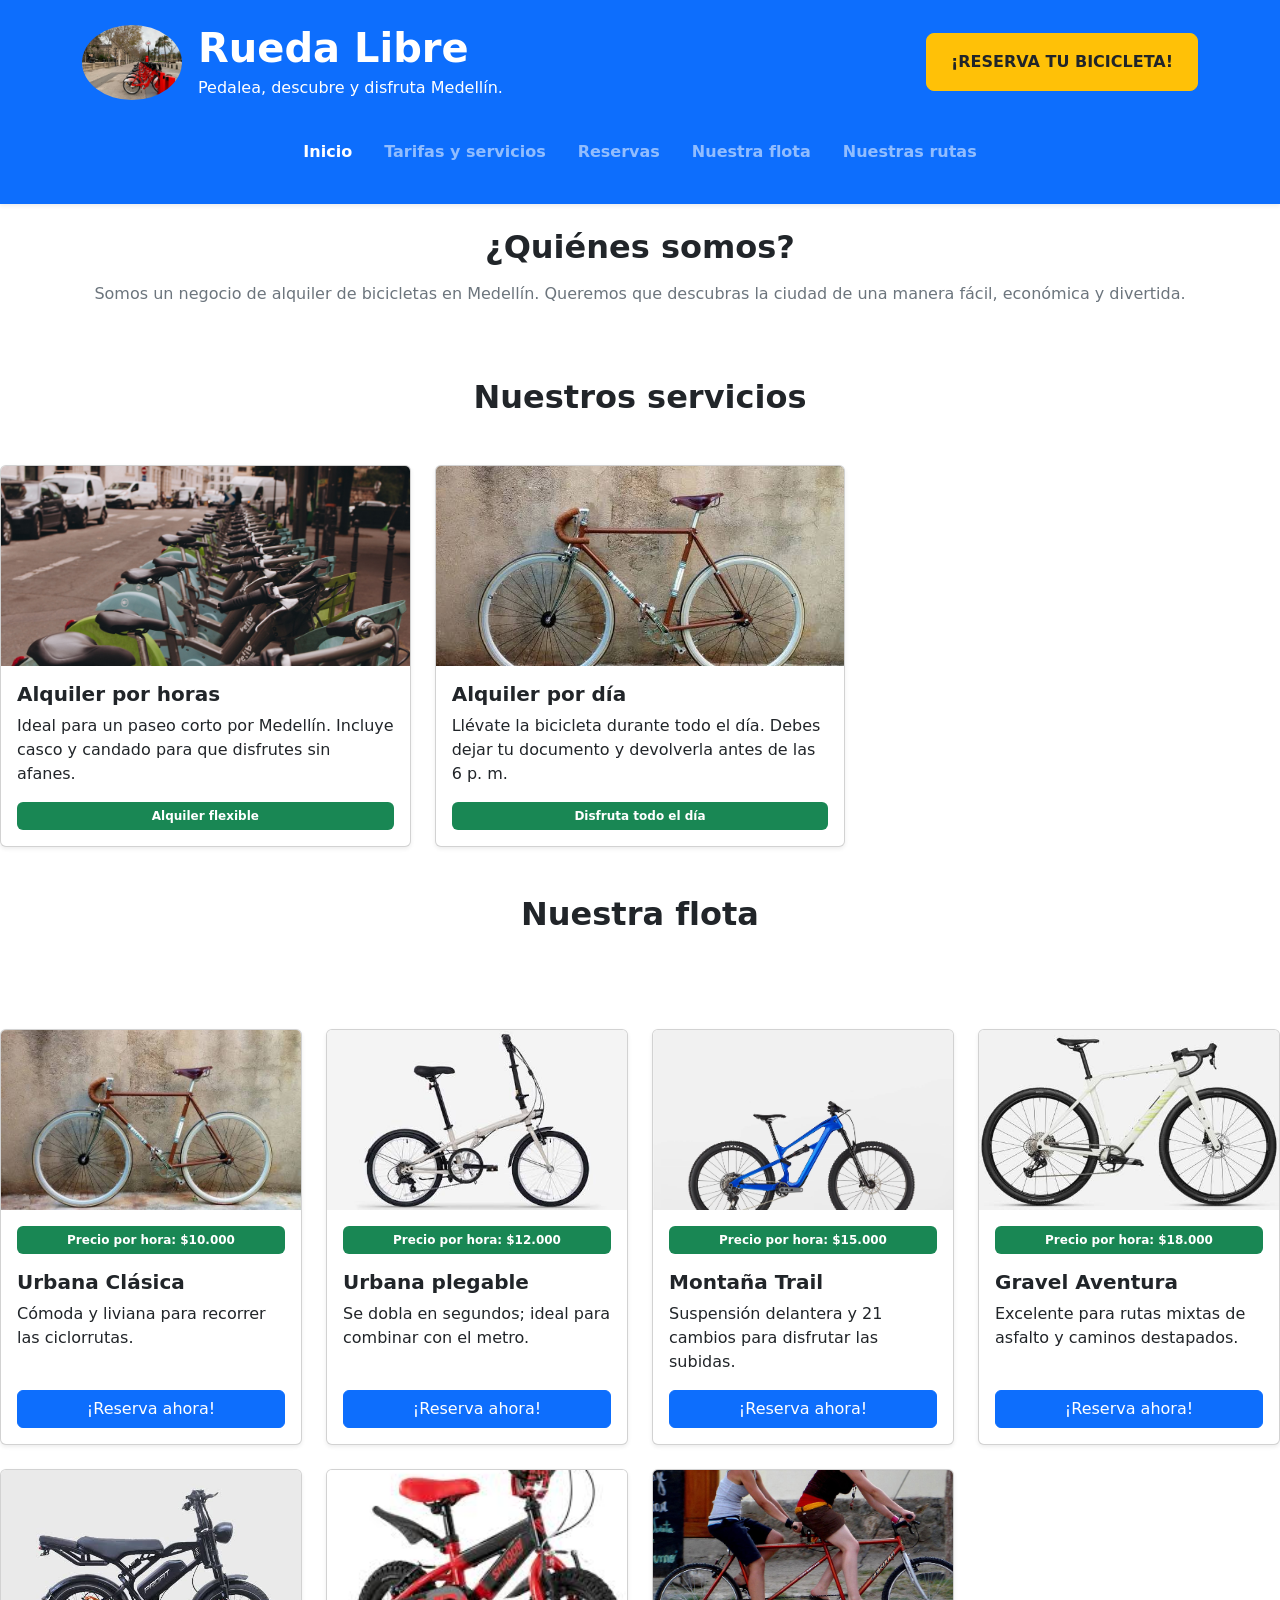
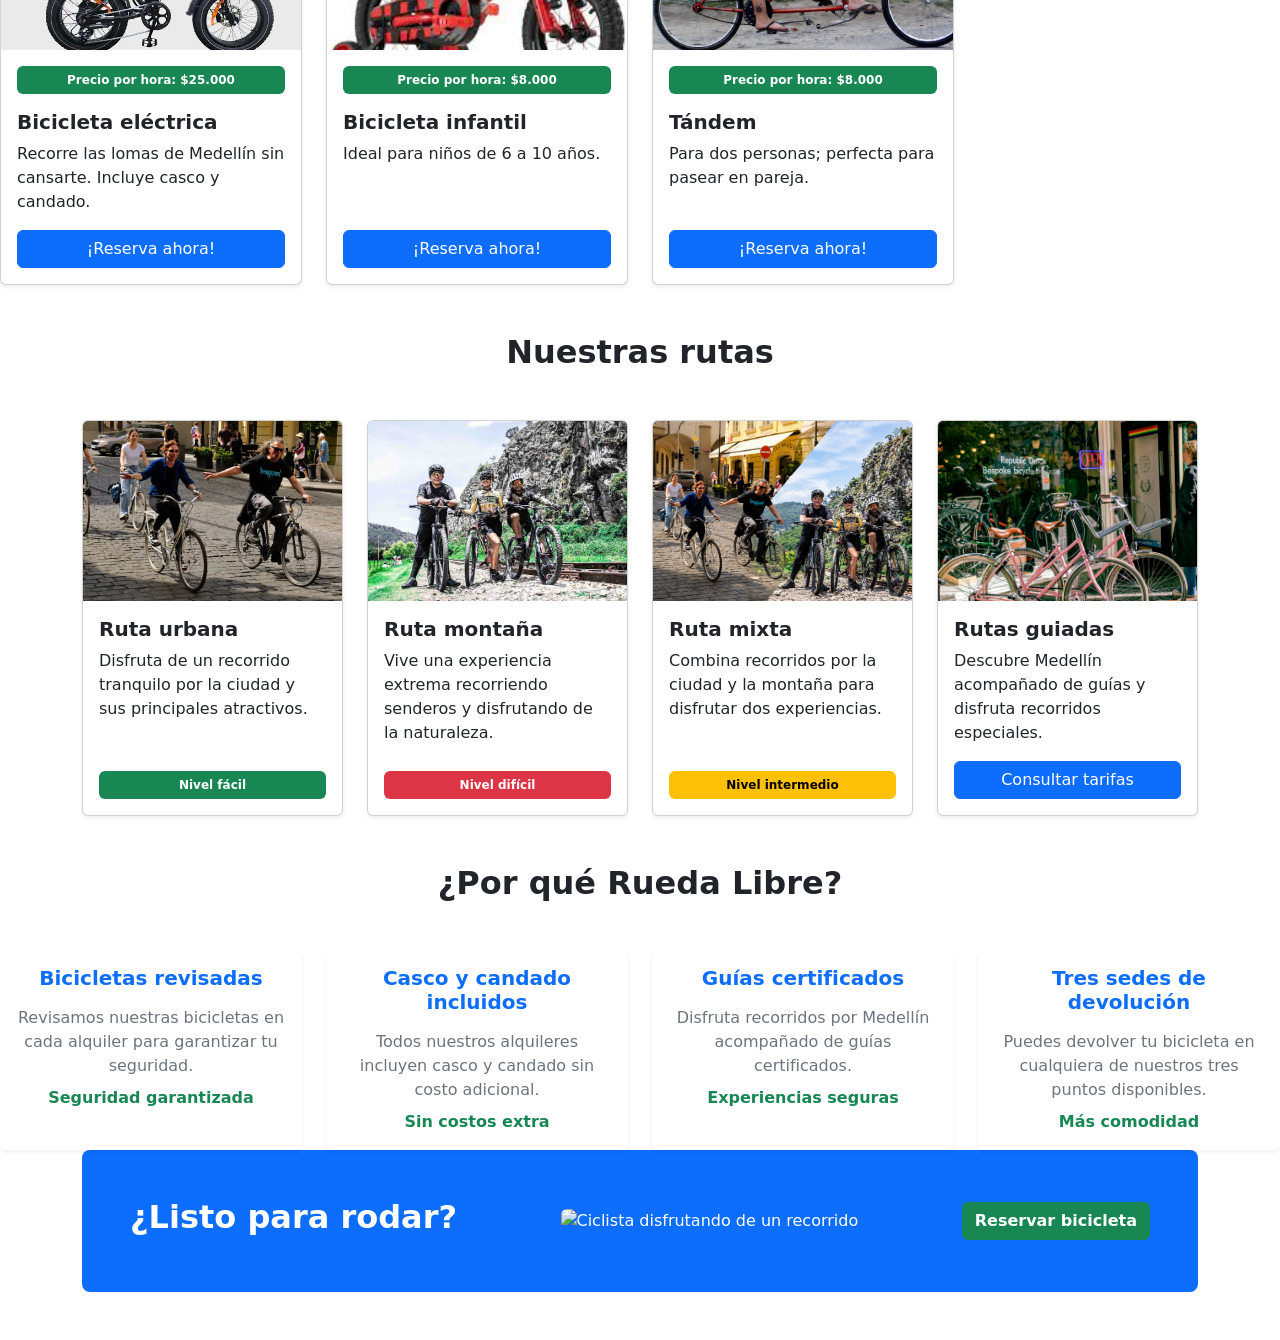
==== commit 814fcb98: "Feat:menu nav para celular" ====
--- a/index.html
+++ b/index.html
@@ -607,7 +607,9 @@
 <img src="img/ciclista.png" alt="Ciclista disfrutando de un recorrido" class="img-fluid rounded" width="150">
 </div>
 <div>
-<a href="paginas/reservas.html" class="d-inline-block bg-warning text-dark fw-bold text-decoration-none px-4 py-3 rounded-3"><strong>¡RESERVA TU BICICLETA AHORA!</strong> </a>
+<a href="paginas/reservas.html" class="btn btn-success">
+<strong>Reservar bicicleta</strong> 
+</a>
 </div>
 </div>
  </div>
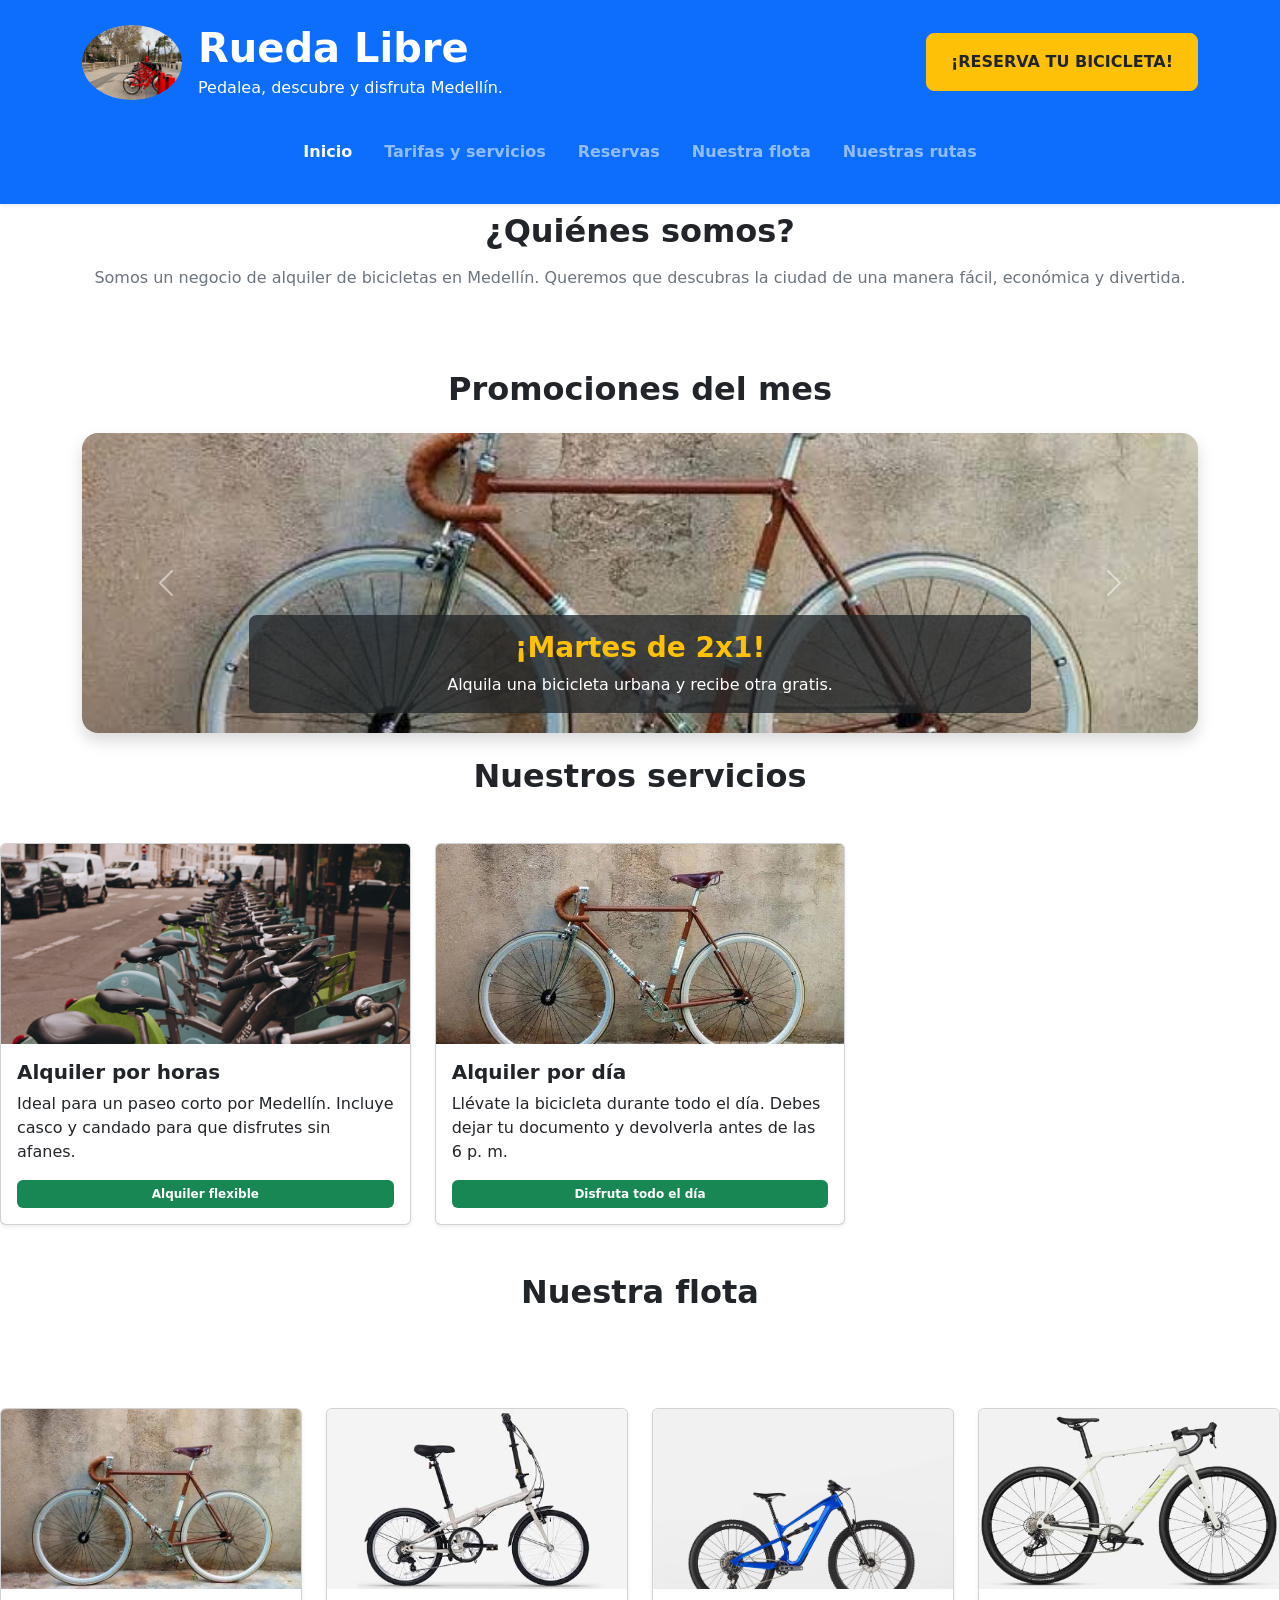
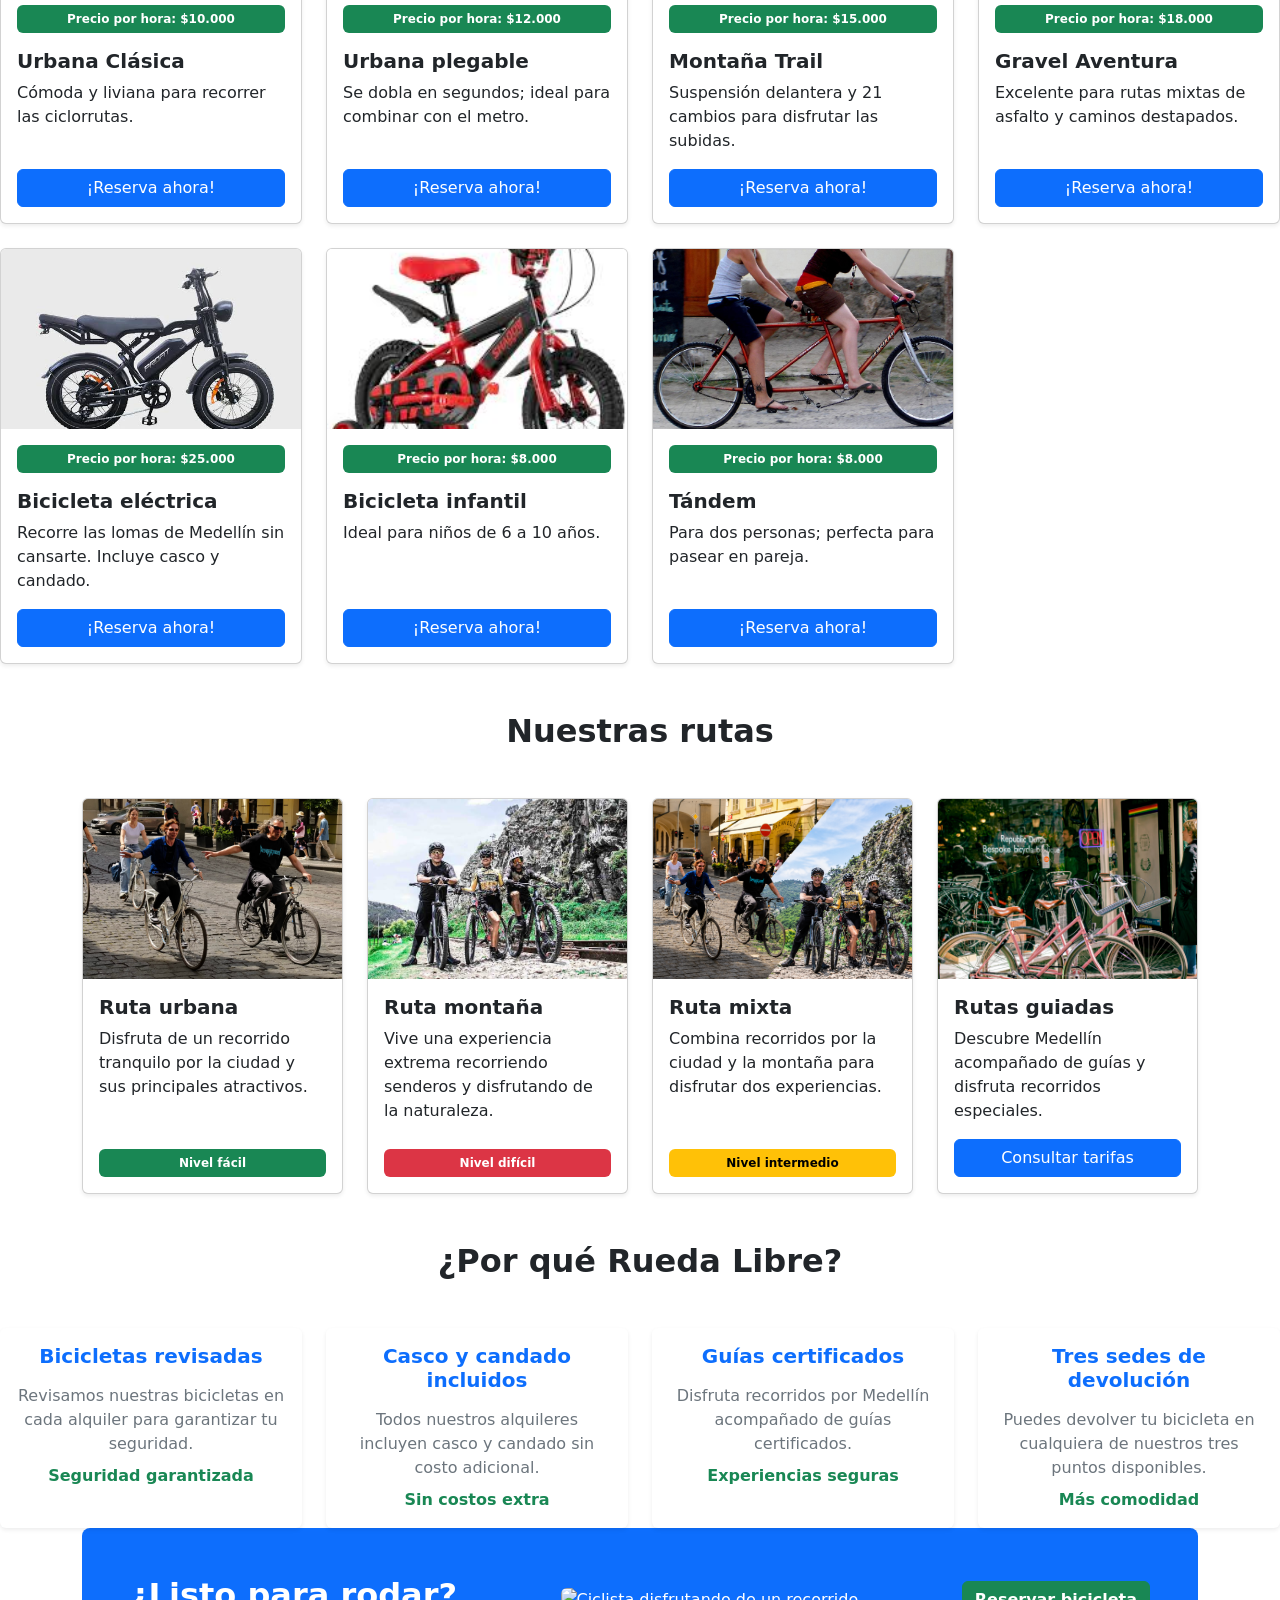
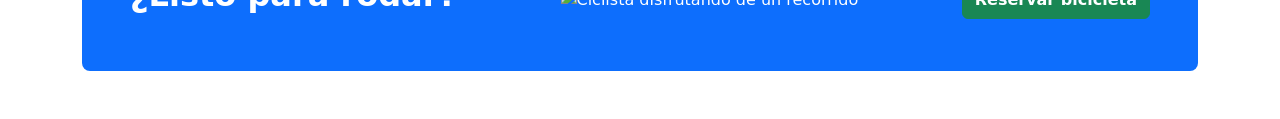
==== commit f2228e3e: "Feat:Migracion" ====
--- a/index.html
+++ b/index.html
@@ -115,7 +115,7 @@
 </div>
 </header>
 <main>
-  <section class="container py-4">
+  <section class="container py-2">
 
  <div class="text-center mb-5">
 
@@ -131,6 +131,109 @@
 
 </div>
   </section>
+
+<section class="container py-4">
+
+    <h2 class="text-center fw-bold mb-4">
+        Promociones del mes
+    </h2>
+
+    <div id="carruselPromociones"
+         class="carousel slide"
+         data-bs-ride="carousel">
+
+        <div class="carousel-inner rounded-4 shadow">
+
+            <div class="carousel-item active">
+
+                <img src="img/urbanaclasica.png"
+                     class="d-block w-100"
+                     alt="Bicicletas urbanas en promocion de Rueda Libre"
+                     style="height: 300px; object-fit: cover;">
+
+                <div class="carousel-caption d-block bg-dark bg-opacity-75 rounded-3 p-3">
+
+                    <h3 class="fw-bold text-warning">
+                        ¡Martes de 2x1!
+                    </h3>
+
+                    <p class="mb-0">
+                        Alquila una bicicleta urbana y recibe otra gratis.
+                    </p>
+
+                </div>
+
+            </div>
+
+            <div class="carousel-item">
+
+                <img src="img/ruta1.png"
+                     class="d-block w-100"
+                     alt="Recorrido en bicicleta en promocion por Medellín"
+                     style="height: 300px; object-fit: cover;">
+
+                <div class="carousel-caption d-block bg-dark bg-opacity-75 rounded-3 p-3">
+
+                    <h3 class="fw-bold text-warning">
+                        20 % de descuento
+                    </h3>
+
+                    <p class="mb-0">
+                        Disfruta un descuento en bicicletas eléctricas de lunes a jueves.
+                    </p>
+
+                </div>
+
+            </div>
+
+            <div class="carousel-item">
+
+                <img src="img/ruta2.png"
+                     class="d-block w-100"
+                     alt="Ruta guiada en bicicleta por la montaña en promocion"
+                     style="height: 300px; object-fit: cover;">
+
+                <div class="carousel-caption d-block bg-dark bg-opacity-75 rounded-3 p-3">
+
+                    <h3 class="fw-bold text-warning">
+                        ¡Celebramos tu cumpleaños!
+                    </h3>
+
+                    <p class="mb-0">
+                        Si cumples años, tu recorrido guiado es gratis.
+                    </p>
+
+                </div>
+
+            </div>
+
+        </div>
+
+        <button class="carousel-control-prev"
+                type="button"
+                data-bs-target="#carruselPromociones"
+                data-bs-slide="prev"
+                aria-label="Promoción anterior">
+
+            <span class="carousel-control-prev-icon"
+                  aria-hidden="true"></span>
+
+        </button>
+
+        <button class="carousel-control-next"
+                type="button"
+                data-bs-target="#carruselPromociones"
+                data-bs-slide="next"
+                aria-label="Promoción siguiente">
+
+            <span class="carousel-control-next-icon"
+                  aria-hidden="true"></span>
+
+        </button>
+
+    </div>
+
+</section>
 
 <h2 class="text-center fw-bold mb-5">
     Nuestros servicios
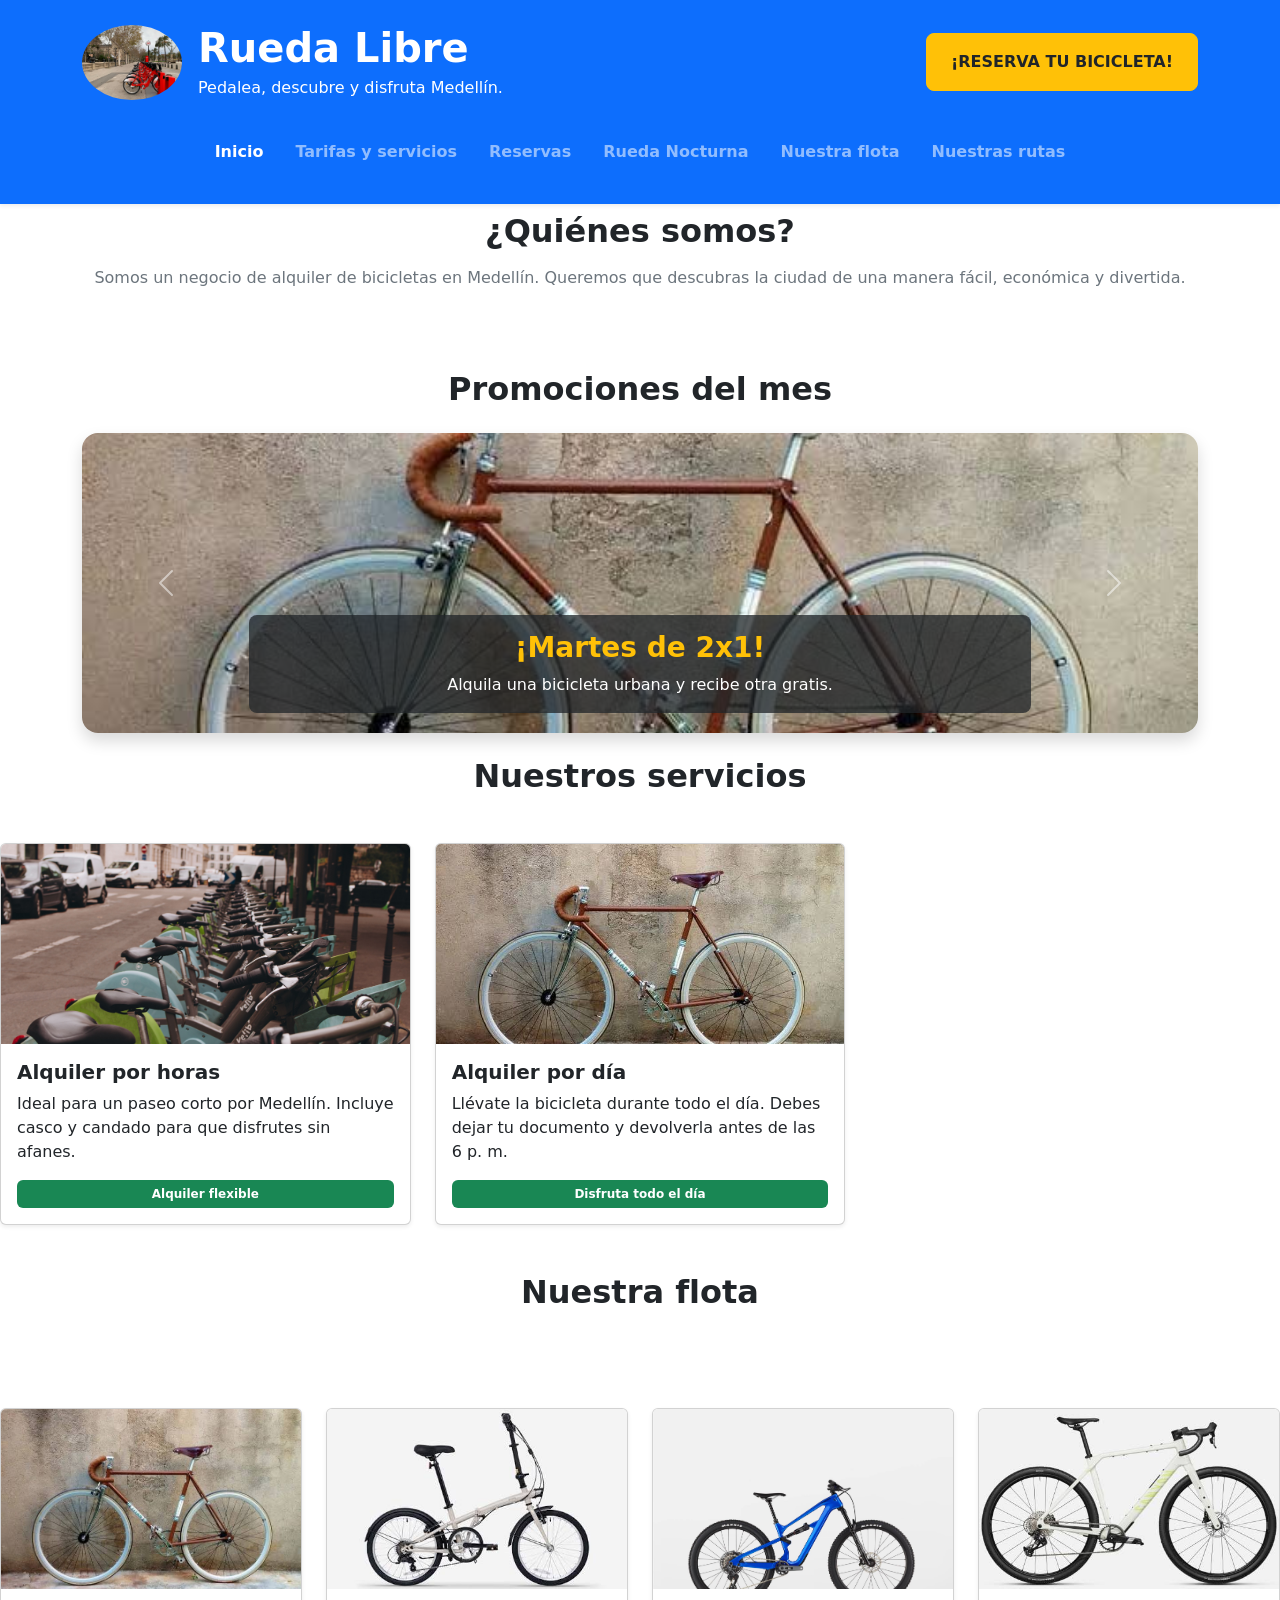
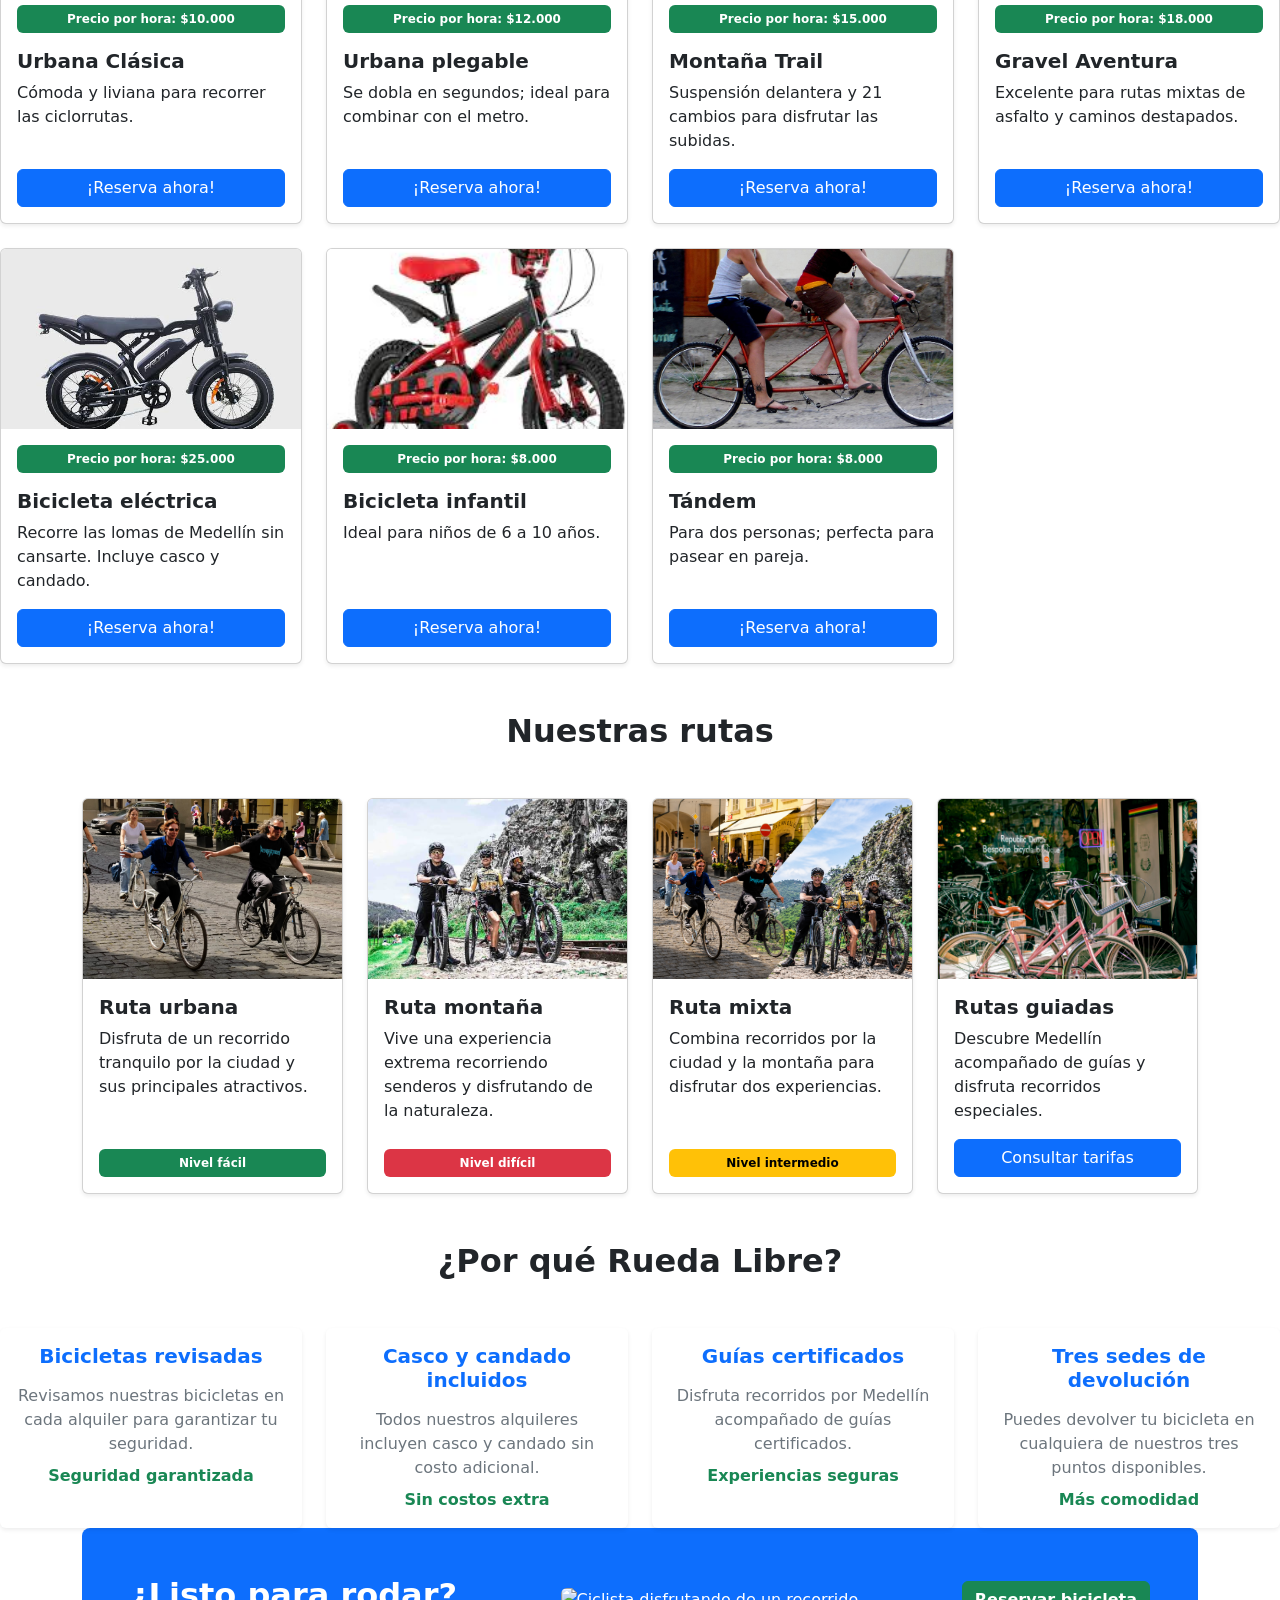
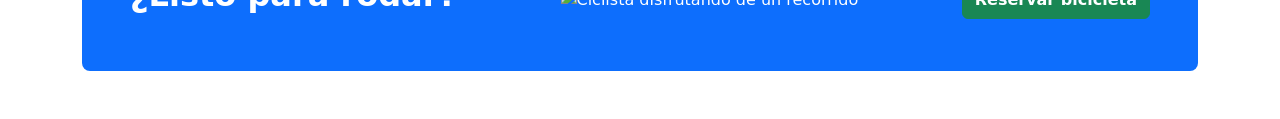
==== commit 1a0929cc: "Feat;integracion de los dos proyectos" ====
--- a/index.html
+++ b/index.html
@@ -91,6 +91,12 @@
                         Reservas
                     </a>
                 </li>
+                <li class="nav-item">
+    <a href="nocturna/index.html"
+       class="nav-link fw-bold">
+        Rueda Nocturna
+    </a>
+</li>
 
                 <li class="nav-item">
                     <a href="#flota"
@@ -132,6 +138,7 @@
 </div>
   </section>
 
+
 <section class="container py-4">
 
     <h2 class="text-center fw-bold mb-4">
@@ -144,6 +151,7 @@
 
         <div class="carousel-inner rounded-4 shadow">
 
+            <!-- Primera promoción -->
             <div class="carousel-item active">
 
                 <img src="img/urbanaclasica.png"
@@ -165,6 +173,7 @@
 
             </div>
 
+            <!-- Segunda promoción -->
             <div class="carousel-item">
 
                 <img src="img/ruta1.png"
@@ -186,6 +195,7 @@
 
             </div>
 
+            <!-- Tercera promoción -->
             <div class="carousel-item">
 
                 <img src="img/ruta2.png"
@@ -202,6 +212,33 @@
                     <p class="mb-0">
                         Si cumples años, tu recorrido guiado es gratis.
                     </p>
+
+                </div>
+
+            </div>
+
+            <!-- Cuarta promoción: Rueda Nocturna -->
+            <div class="carousel-item">
+
+                <img src="src/img/luces-del-centro.jpg"
+                     class="d-block w-100"
+                     alt="Recorrido nocturno en bicicleta por Medellín"
+                     style="height: 300px; object-fit: cover;">
+
+                <div class="carousel-caption d-block bg-dark bg-opacity-75 rounded-3 p-3">
+
+                    <h3 class="fw-bold text-warning">
+                        ¡Descubre Rueda Nocturna!
+                    </h3>
+
+                    <p class="mb-2">
+                        Vive Medellín de una manera diferente. Conoce nuestra campaña.
+                    </p>
+
+                    <a href="nocturna/index.html"
+                       class="btn btn-warning text-dark fw-bold">
+                        Conocer la campaña
+                    </a>
 
                 </div>
 
@@ -234,6 +271,7 @@
     </div>
 
 </section>
+
 
 <h2 class="text-center fw-bold mb-5">
     Nuestros servicios
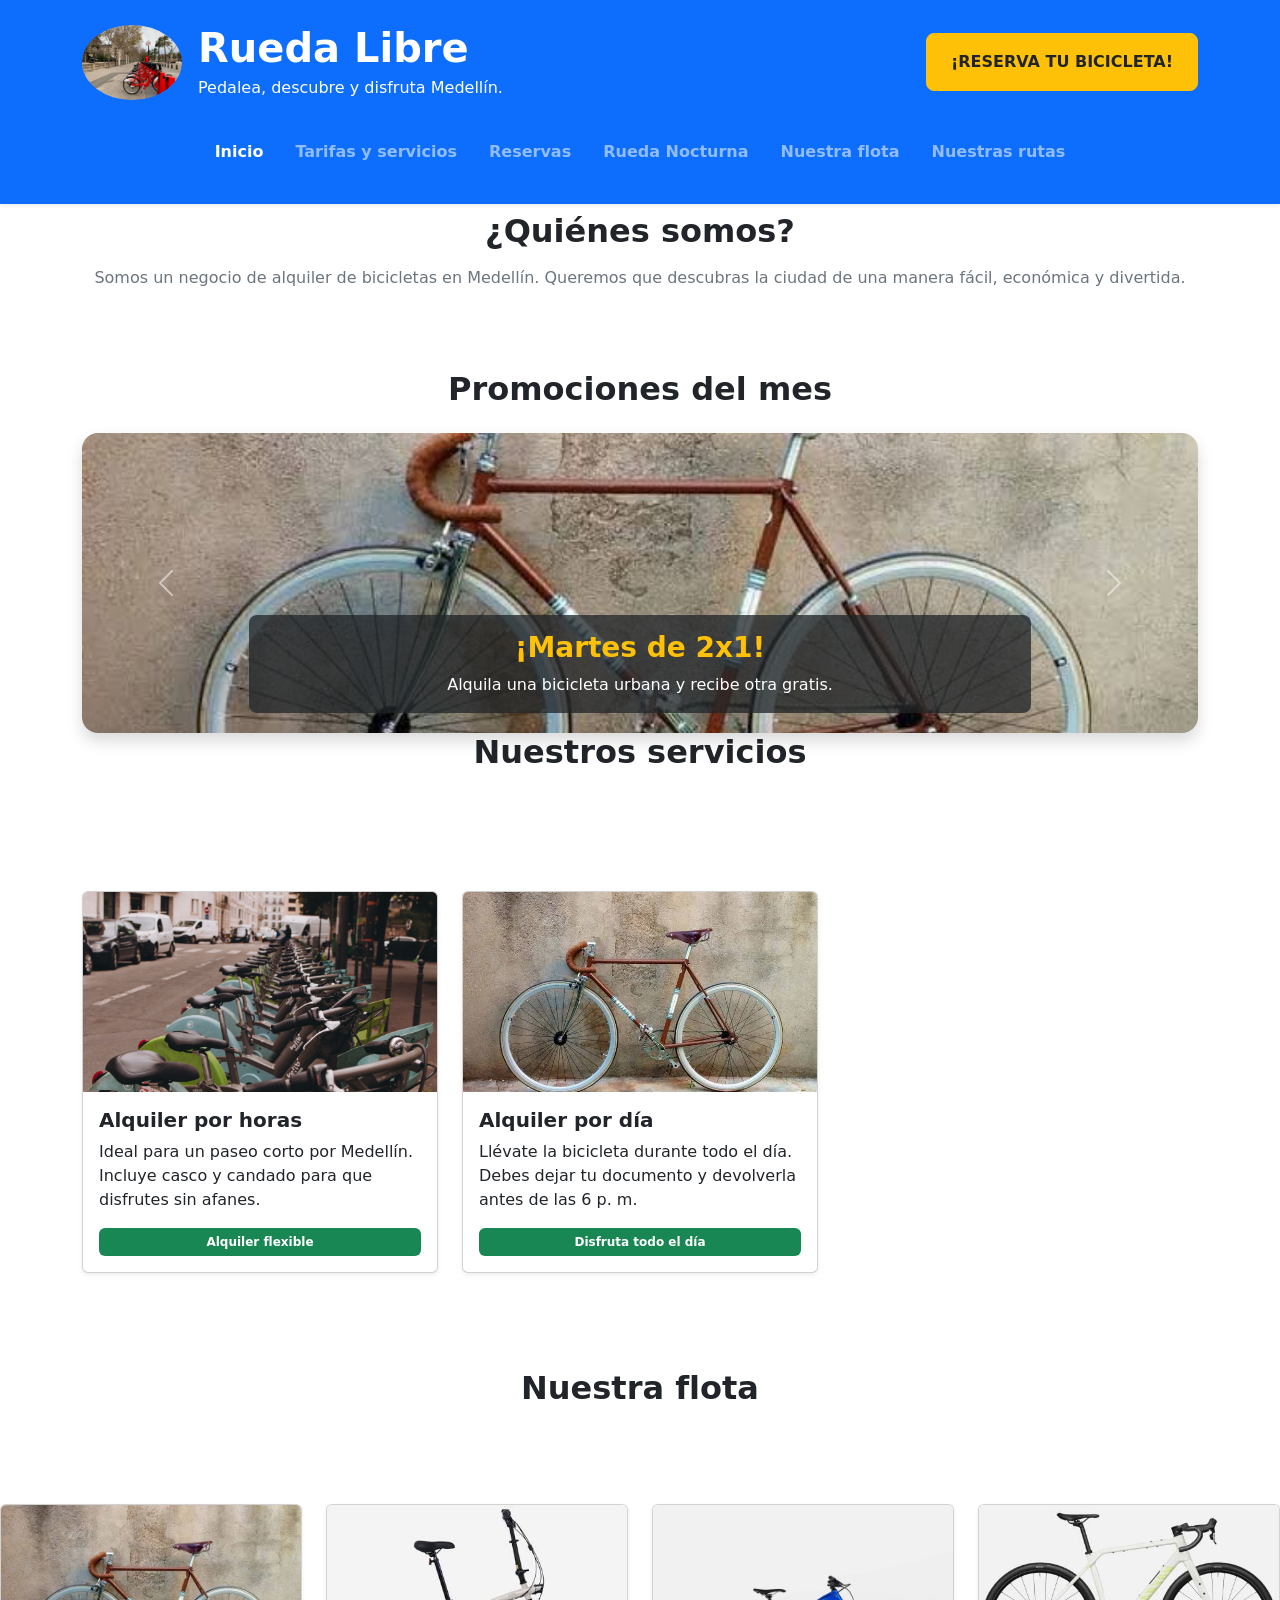
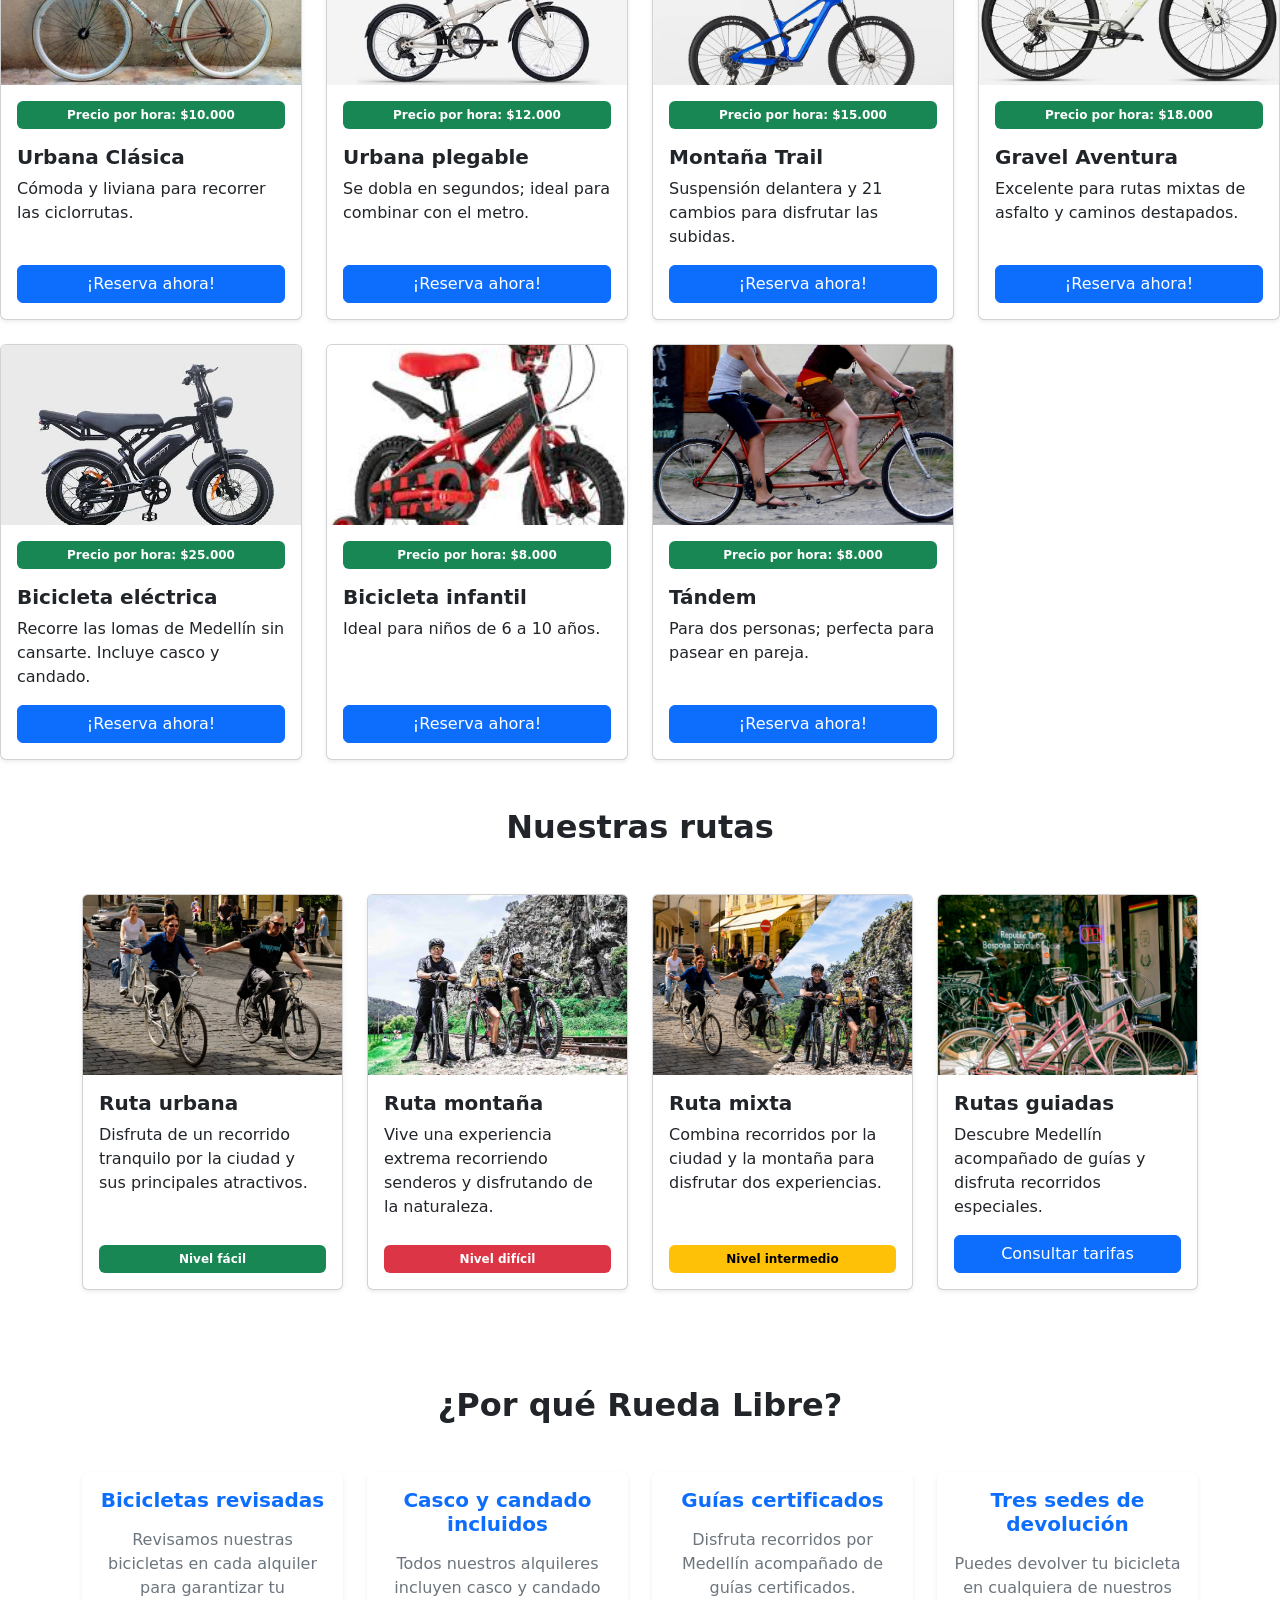
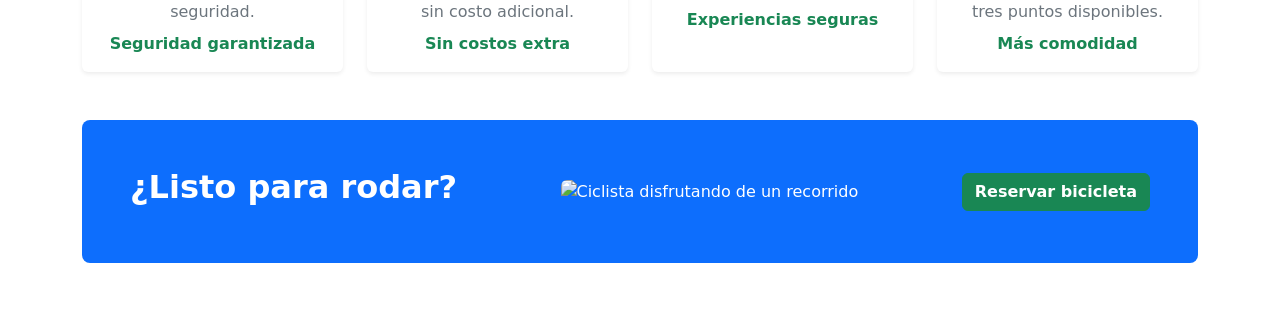
==== commit 6a11b376: "Feat; lanzamiento" ====
--- a/index.html
+++ b/index.html
@@ -173,7 +173,6 @@
 
             </div>
 
-            <!-- Segunda promoción -->
             <div class="carousel-item">
 
                 <img src="img/ruta1.png"
@@ -195,7 +194,7 @@
 
             </div>
 
-            <!-- Tercera promoción -->
+   
             <div class="carousel-item">
 
                 <img src="img/ruta2.png"
@@ -217,7 +216,6 @@
 
             </div>
 
-            <!-- Cuarta promoción: Rueda Nocturna -->
             <div class="carousel-item">
 
                 <img src="src/img/luces-del-centro.jpg"
@@ -269,14 +267,13 @@
         </button>
 
     </div>
-
-</section>
-
-
 <h2 class="text-center fw-bold mb-5">
     Nuestros servicios
 </h2>
-
+</section>
+
+<section class="container py-5">
+    
 <div class="row g-4">
 
     <article class="col-12 col-sm-6 col-lg-4">
@@ -343,6 +340,7 @@
 
 </div>
   </section>
+
 <section id="flota">
 <h2 class="text-center fw-bold mb-5 py-5">
     Nuestra flota
@@ -704,7 +702,10 @@
 
 </section>
 
-         <h2 class="text-center fw-bold mb-5">¿Por qué Rueda Libre? </h2>
+ <section class="container py-5">
+
+ <h2 class="text-center fw-bold mb-5">¿Por qué Rueda Libre? </h2>    
+
 
 <div class="row g-4">
 <article class="col-12 col-sm-6 col-lg-3">
@@ -736,7 +737,10 @@
 <p class="text-secondary mb-2"> Puedes devolver tu bicicleta en cualquiera de nuestros tres puntos disponibles.</p><span class="fw-bold text-success"> Más comodidad</span></div>
 </article>
 </div>
+
 </section>
+
+
 <section class="container mb-5">
 
 <div class="bg-primary text-white rounded-3 p-4 p-md-5">
@@ -755,6 +759,7 @@
 </div>
  </div>
 </section>
+</main>
 <script src="https://cdn.jsdelivr.net/npm/bootstrap@5.3.8/dist/js/bootstrap.bundle.min.js"></script>
 </body>
 </html>
